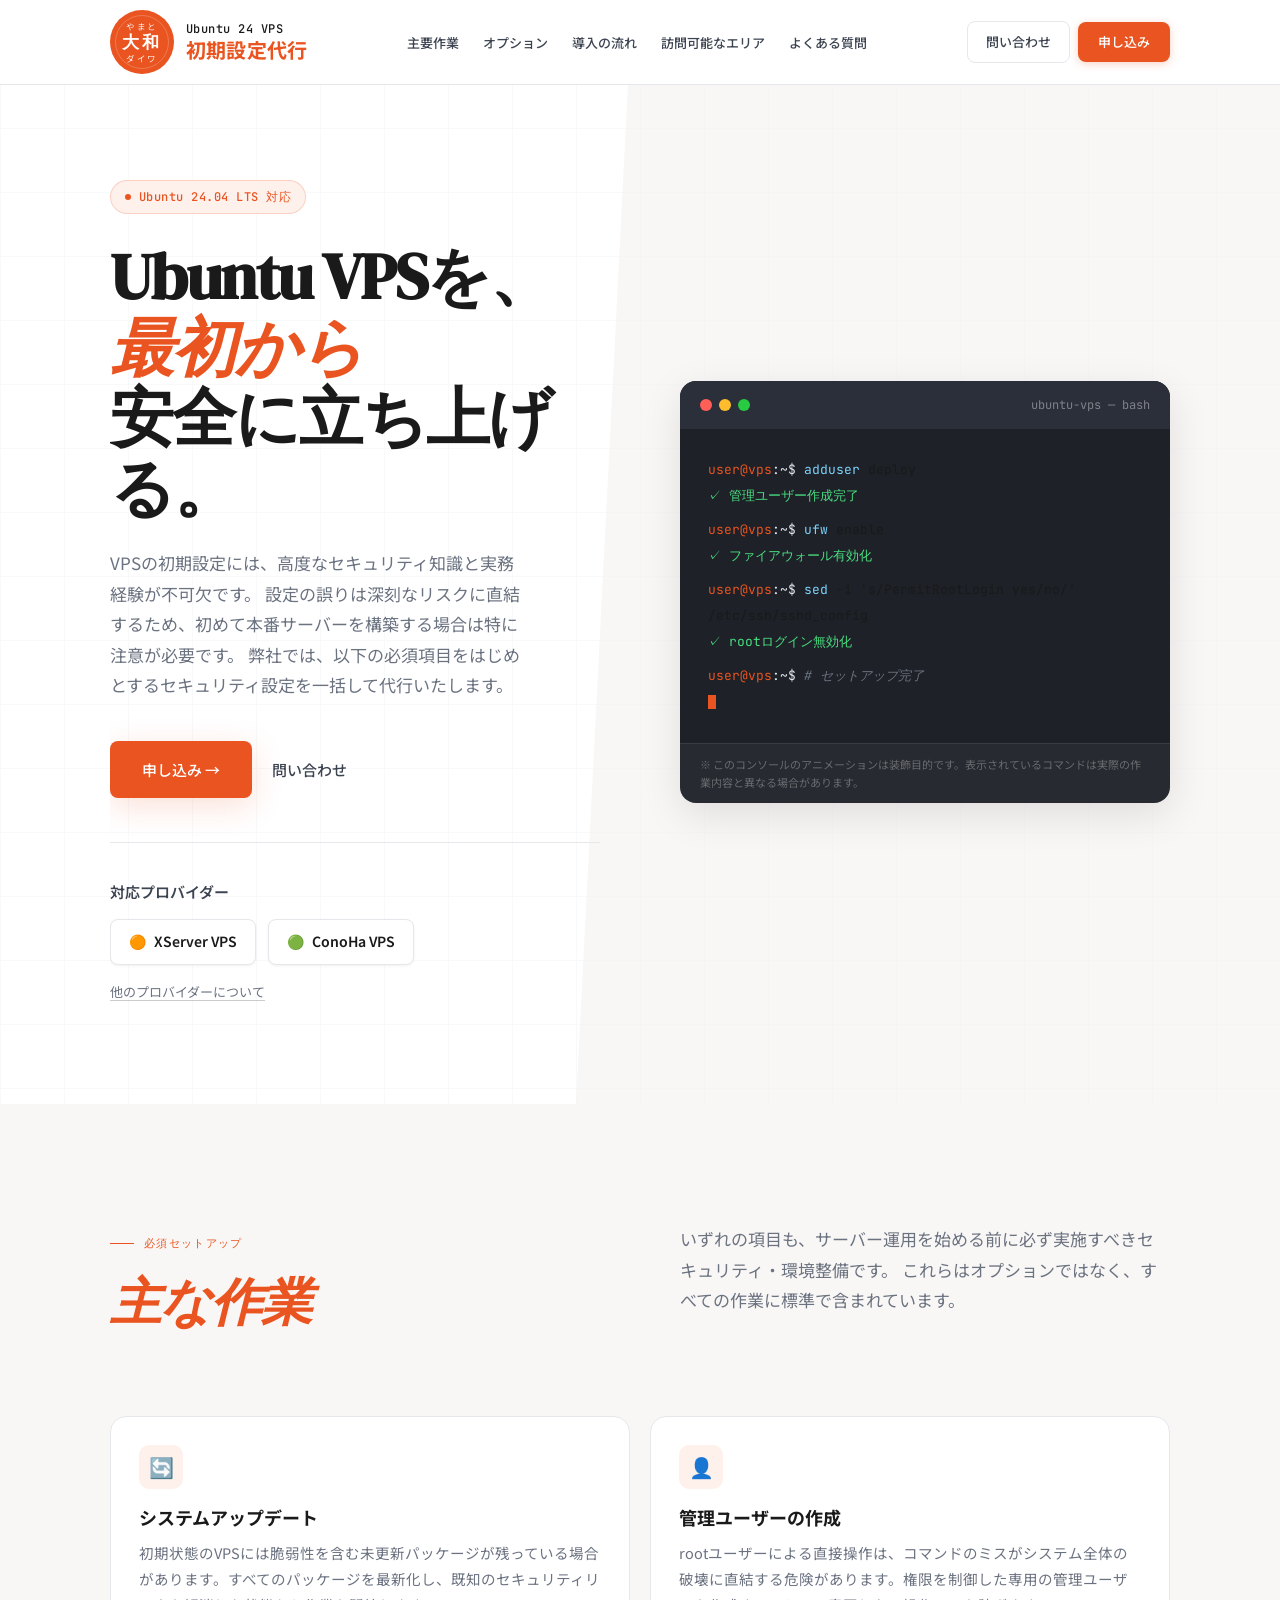
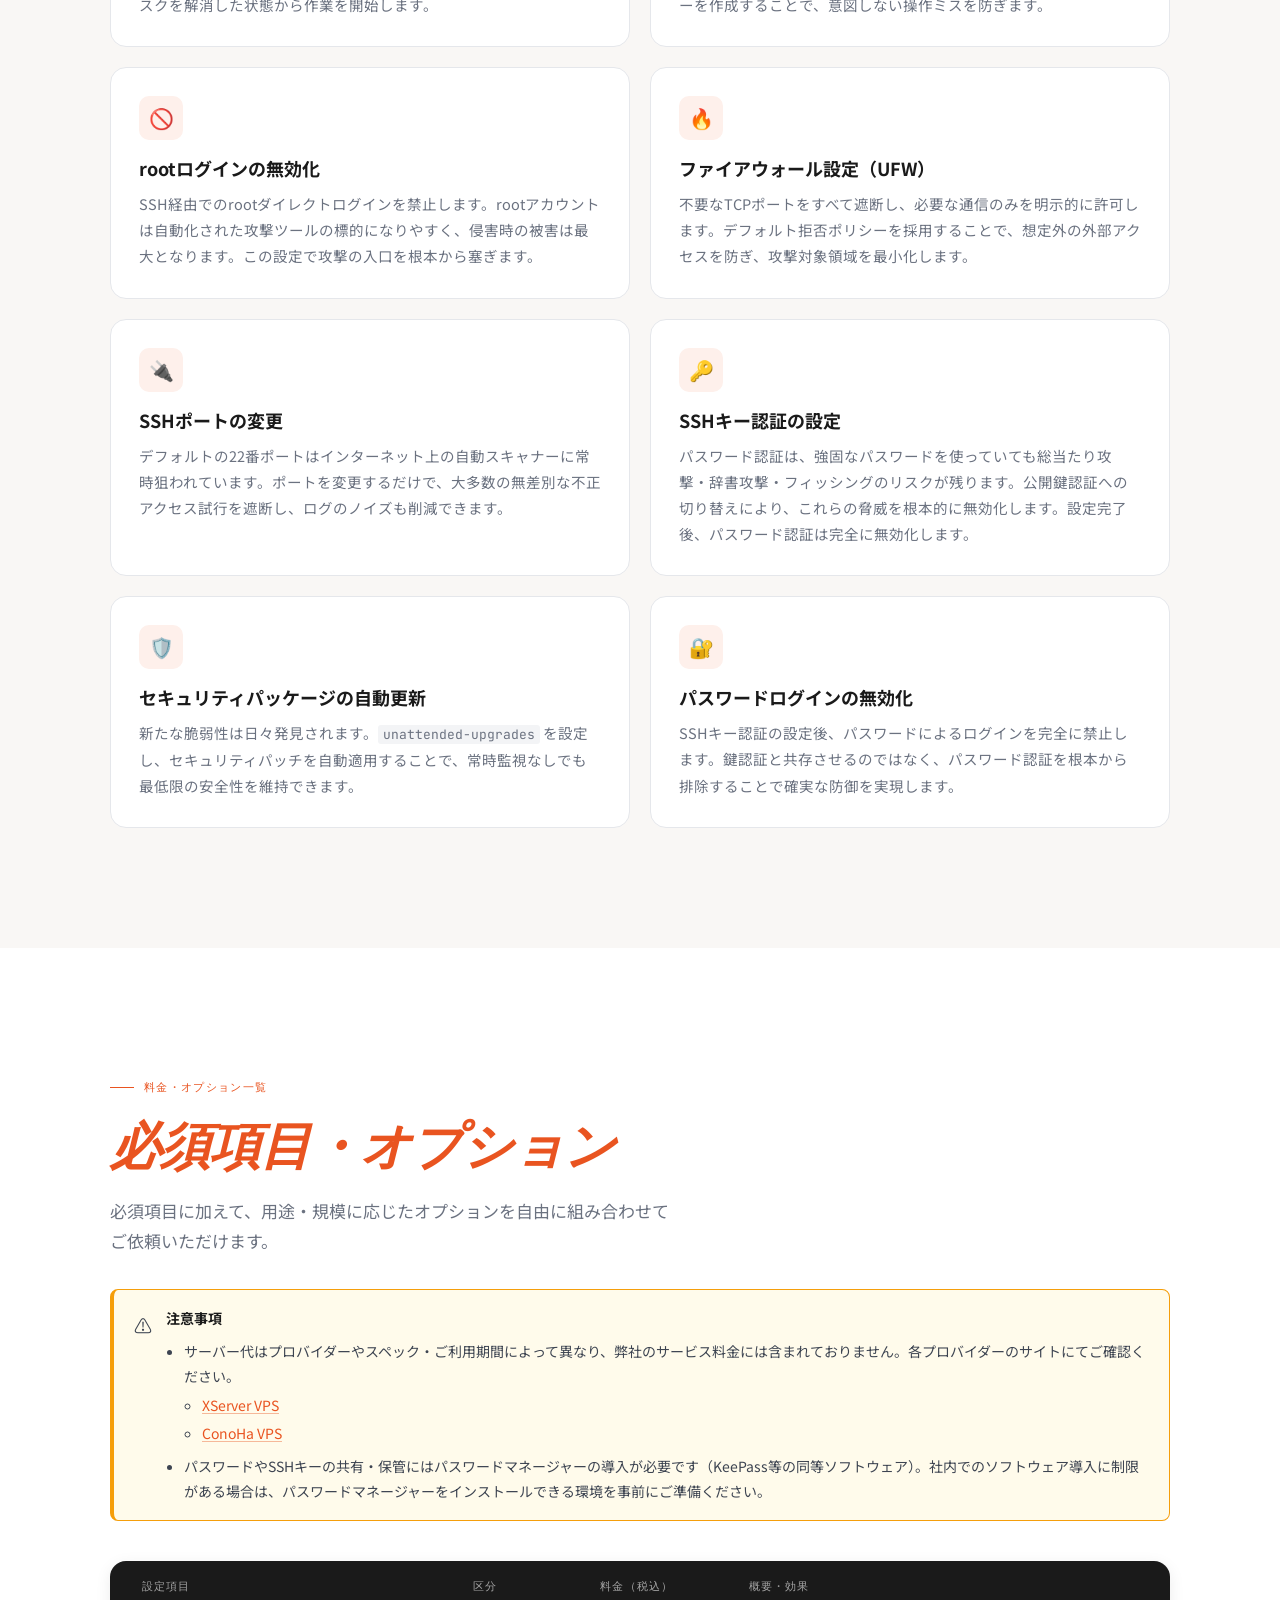
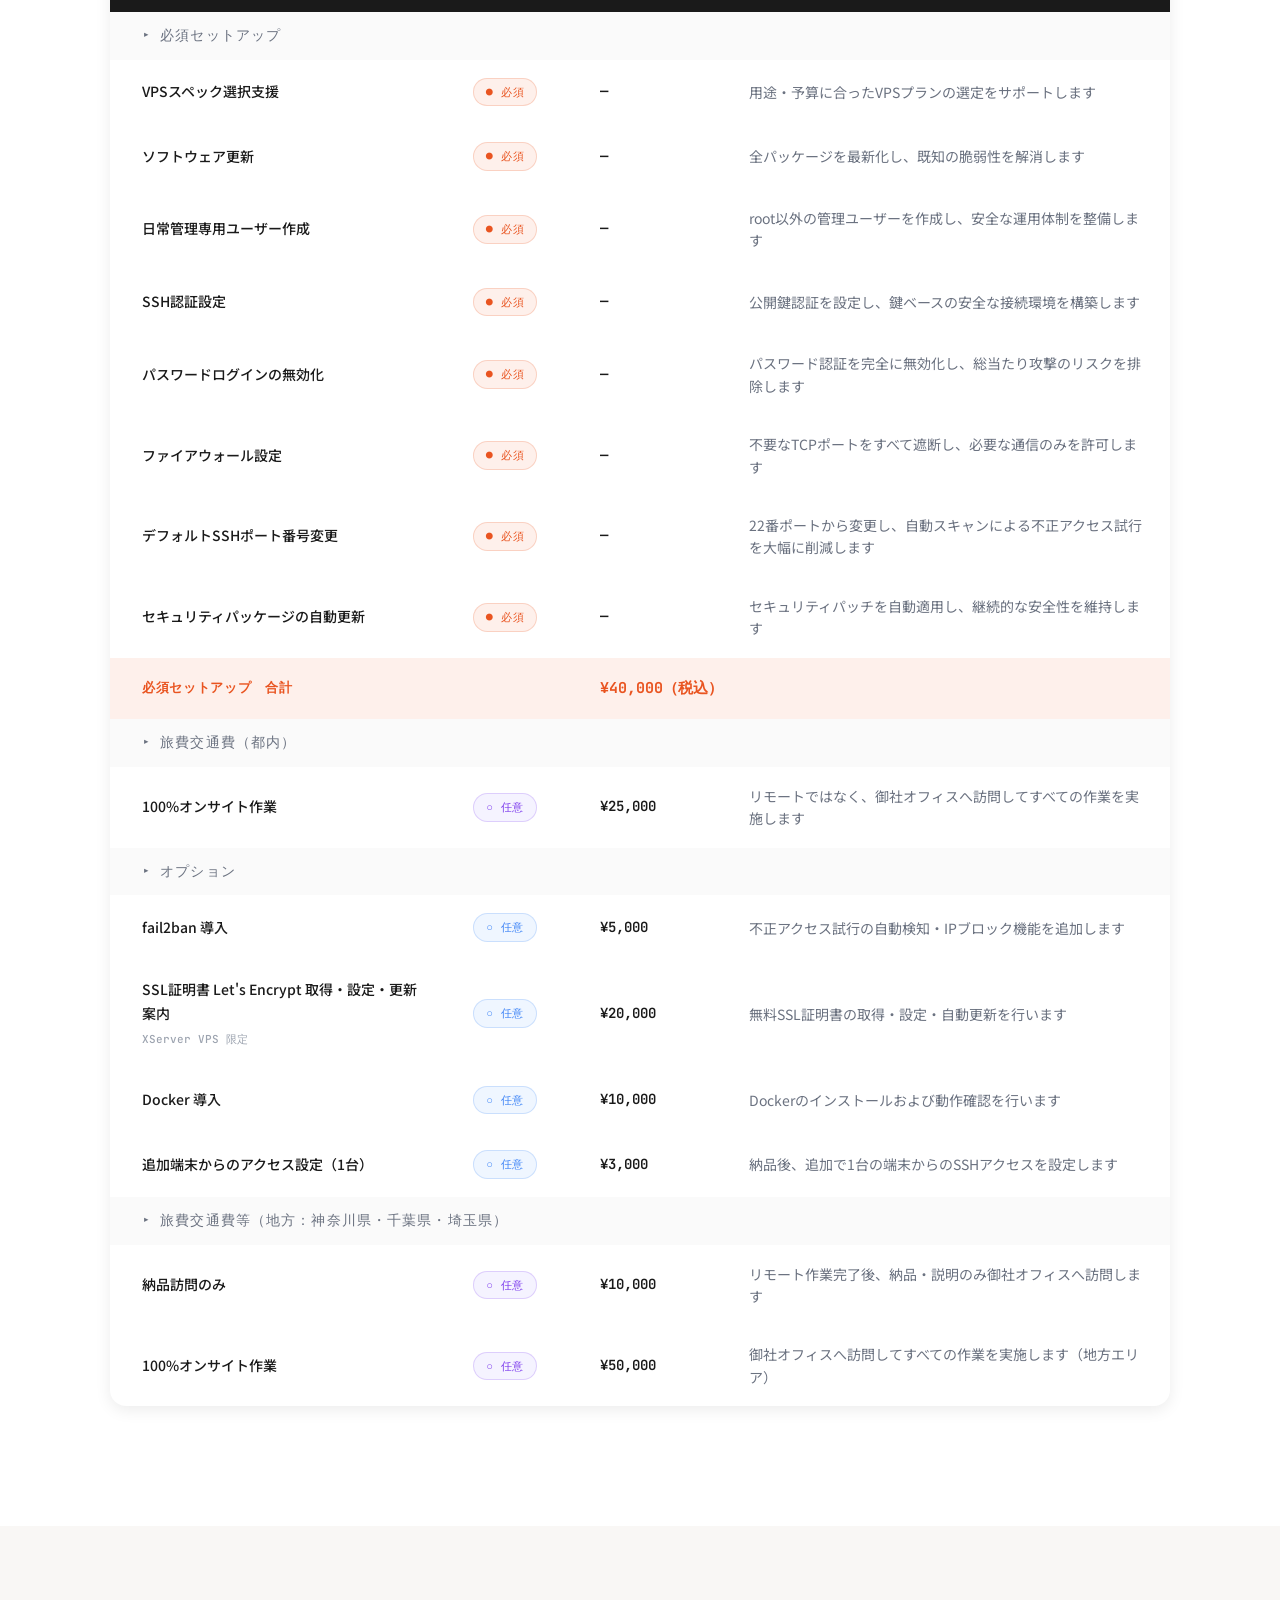
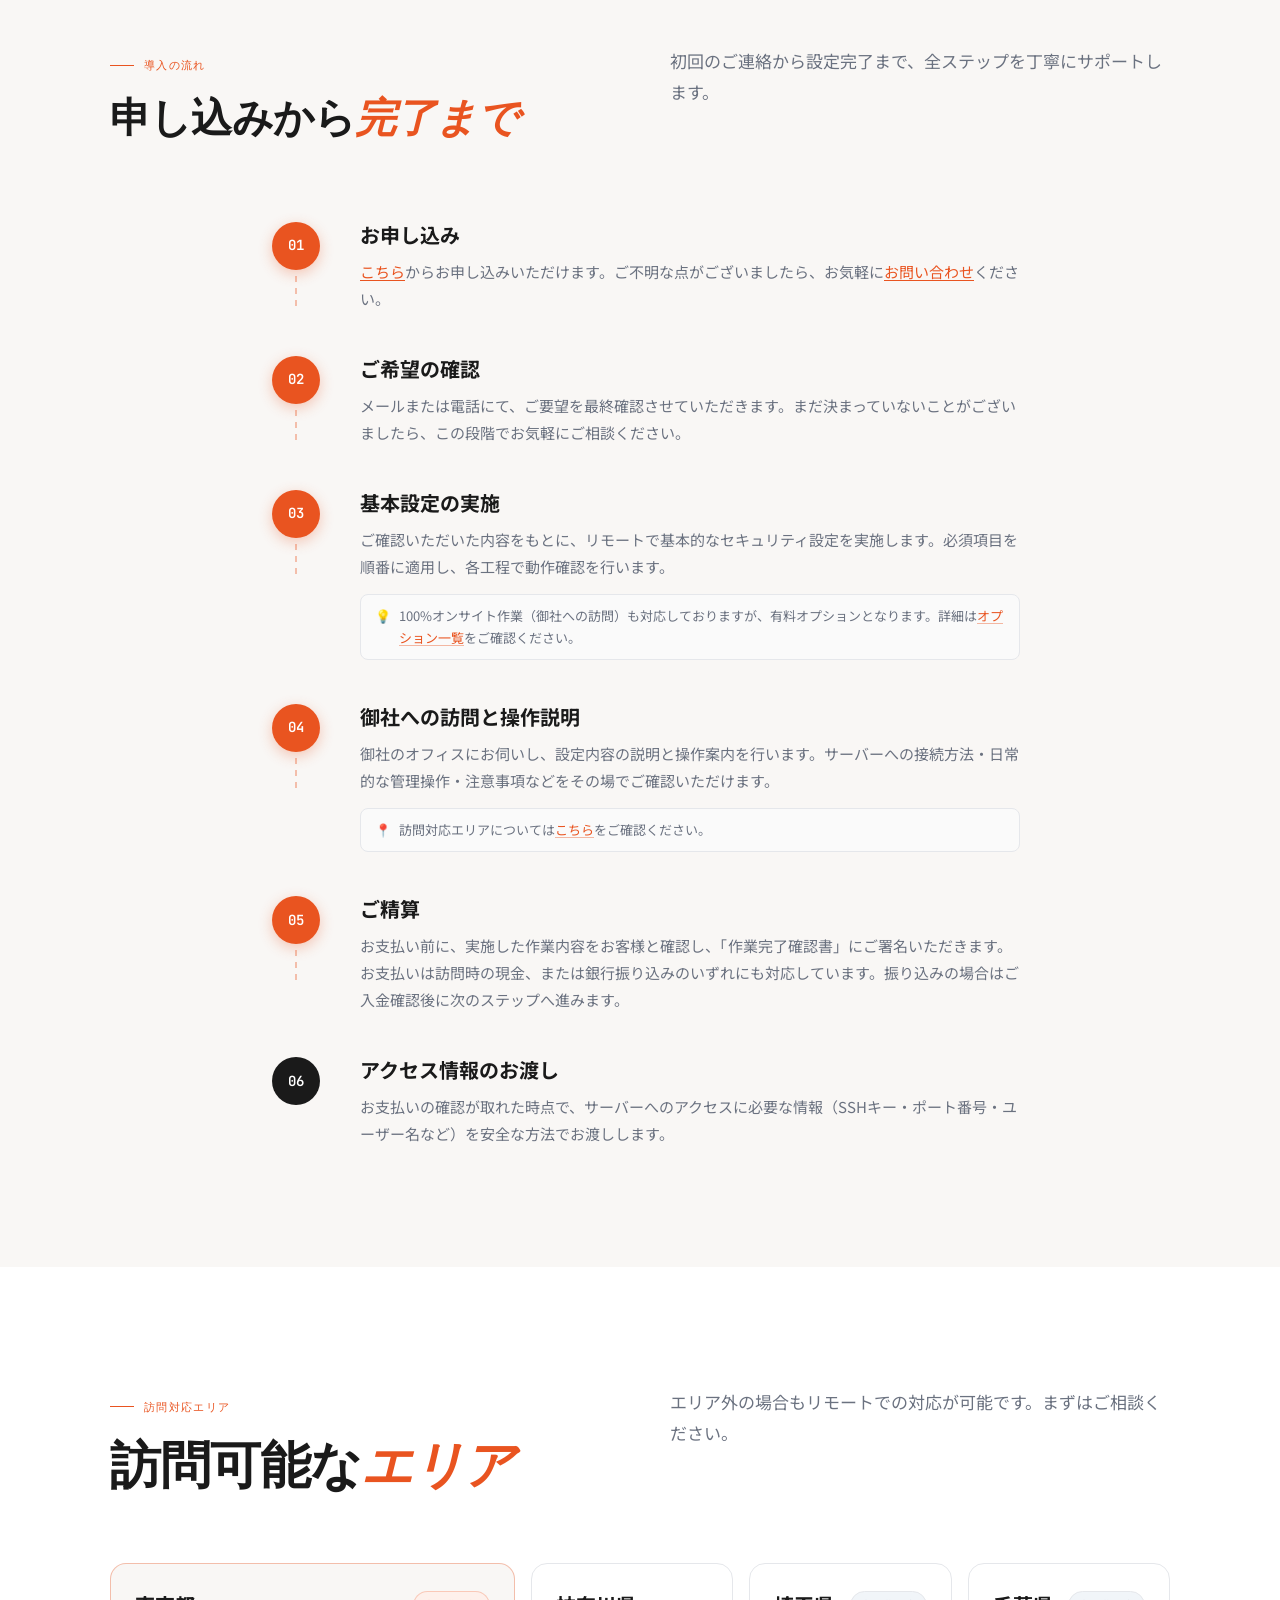
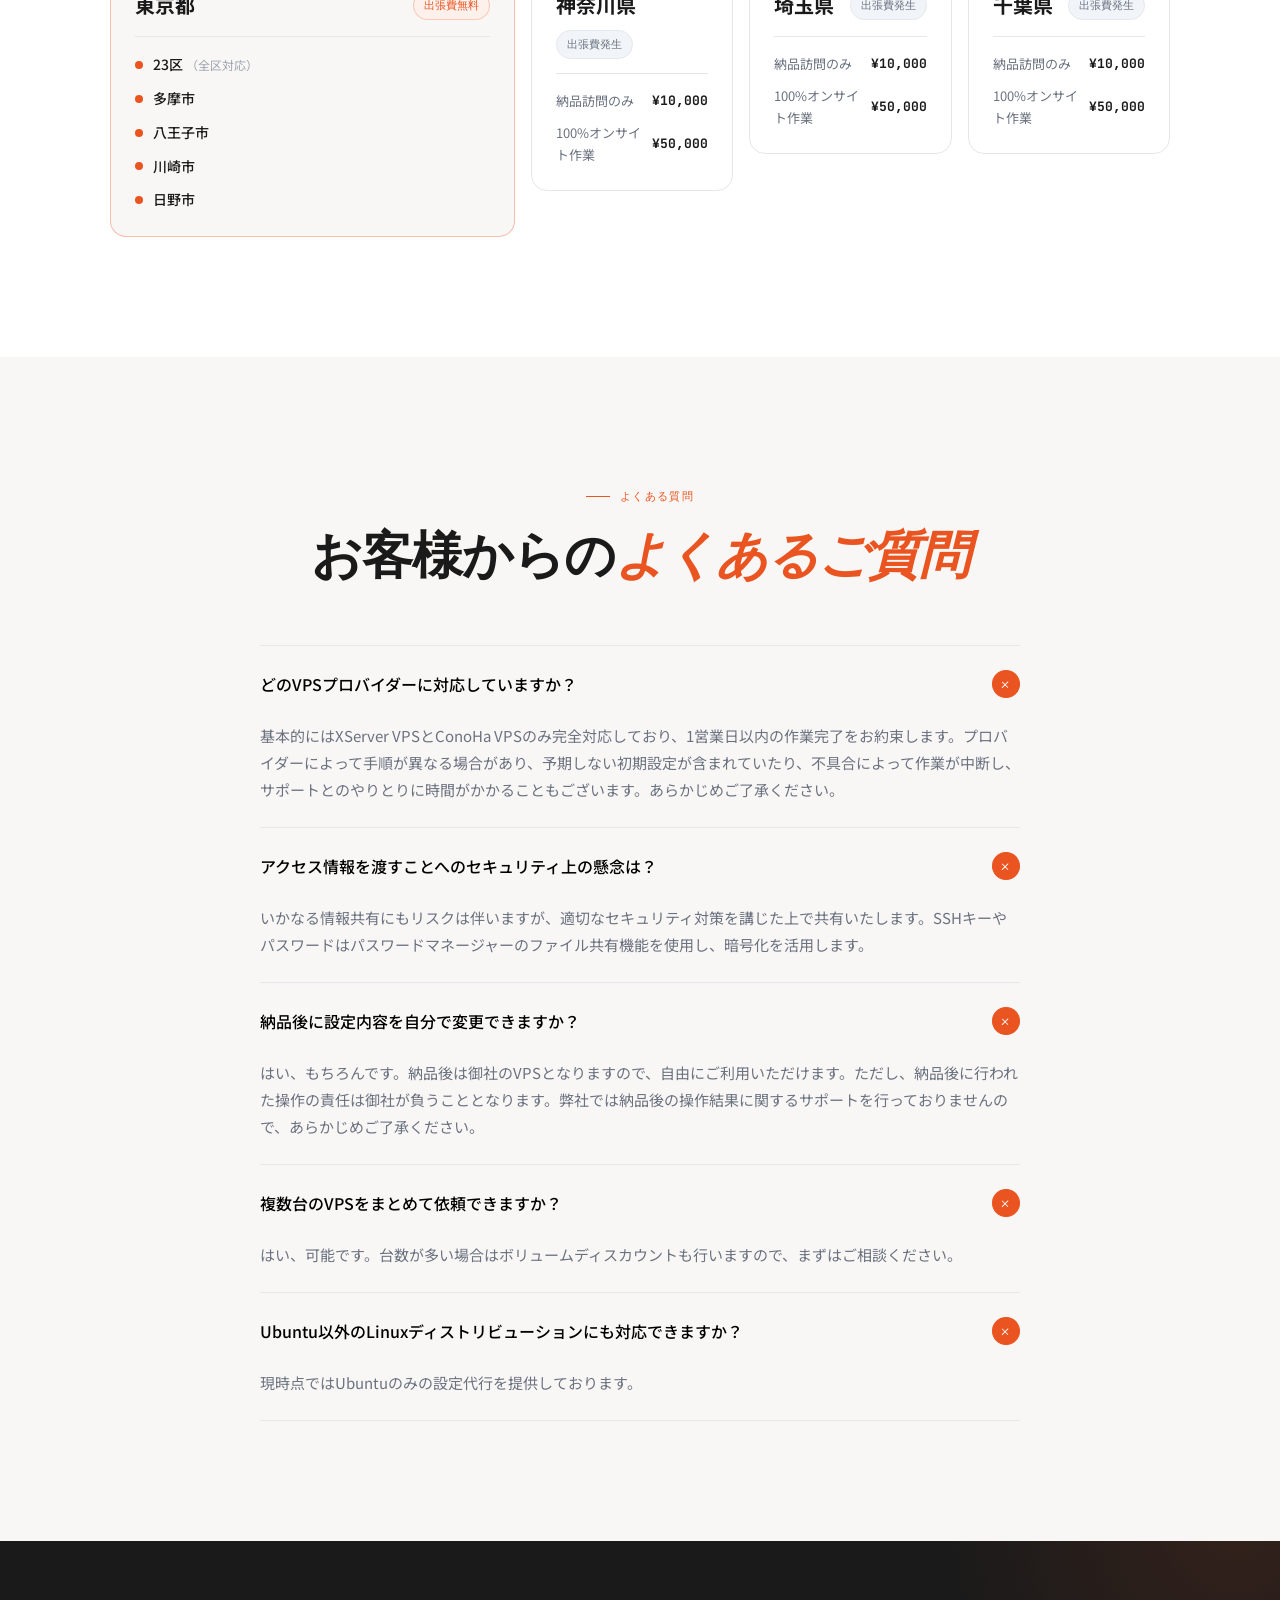
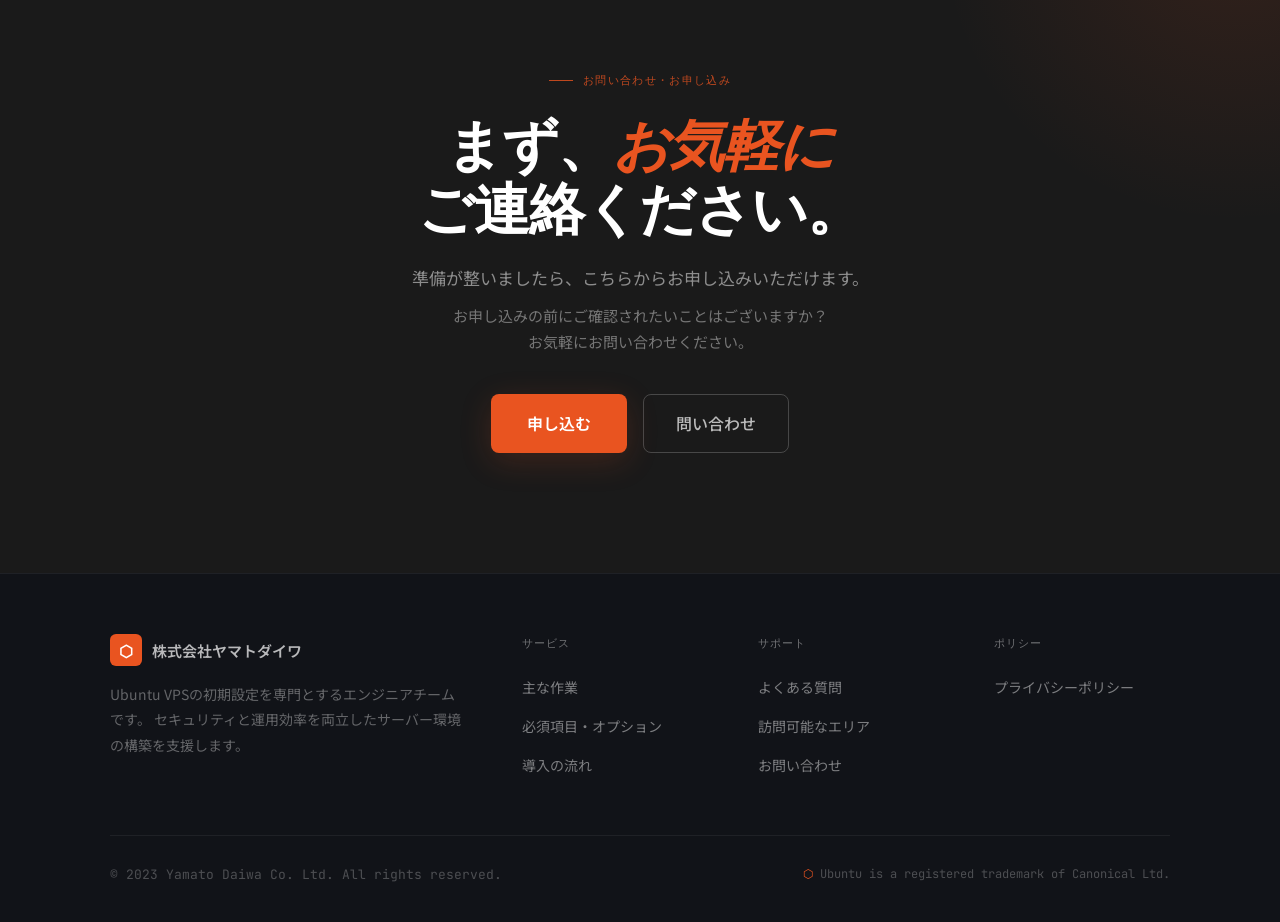
==== ubuntu_vps_setup.html @ 8b4d439c "UbuntuVPSサービス関連ページ追加" ====
<!DOCTYPE html>
<html lang="ja">
<head>
  <meta charset="UTF-8" />
  <meta name="viewport" content="width=device-width, initial-scale=1.0" />
  <title>Ubuntu VPS 初期設定代行 | 株式会社ヤマトダイワ</title>
  <meta name="description" content="Ubuntu VPSの初期設定をプロが代行。SSH設定・ファイアウォール・セキュリティ強化まで、安全なサーバー環境を構築します。" />
  <link rel="stylesheet" href="./CommercialActivity/Services/UbuntuVPS_Setup/UbuntuVPS_SetupServicePage.css" />
</head>
<body>

<!-- ============================================================
     NAVIGATION
============================================================ -->
<nav class="nav">
  <div class="nav__inner">

    <a href="#" class="nav__logo">
      <div class="logo-mark" role="img" aria-label="株式会社やまとダイワ">
        <span class="logo-mark__kana">やまと</span>
        <span class="logo-mark__kanji">大和</span>
        <span class="logo-mark__kata">ダイワ</span>
      </div>
      <div class="nav__brand-text">
        <span class="nav__brand-top">Ubuntu 24 VPS</span>
        <span class="nav__brand-bottom">初期設定代行</span>
      </div>
    </a>

    <ul class="nav__links">
      <li><a href="#required">主要作業</a></li>
      <li><a href="#options">オプション</a></li>
      <li><a href="#flow">導入の流れ</a></li>
      <li><a href="#area">訪問可能なエリア</a></li>
      <li><a href="#faq">よくある質問</a></li>
    </ul>

    <div class="nav__actions">
      <a href="https://forms.gle/agfsLsqEhjm7JnG78" class="nav__btn-secondary">問い合わせ</a>
      <a href="https://forms.gle/nW5vjAwxWC3CvA8W7" class="nav__btn-primary">申し込み</a>
    </div>

    <button class="nav__hamburger" id="navHamburger" aria-label="メニューを開く" aria-expanded="false">
      <span></span><span></span><span></span>
    </button>
  </div>

  <div class="nav__drawer" id="navDrawer" aria-hidden="true">
    <ul class="nav__drawer-links">
      <li><a href="#required">主要作業</a></li>
      <li><a href="#options">オプション</a></li>
      <li><a href="#flow">導入の流れ</a></li>
      <li><a href="#area">訪問可能なエリア</a></li>
      <li><a href="#faq">よくある質問</a></li>
    </ul>
    <div class="nav__drawer-actions">
      <a href="https://forms.gle/agfsLsqEhjm7JnG78" class="nav__btn-secondary nav__btn--full">問い合わせ</a>
      <a href="https://forms.gle/nW5vjAwxWC3CvA8W7" class="nav__btn-primary nav__btn--full">申し込み</a>
    </div>
  </div>
</nav>


<!-- ============================================================
     HERO
============================================================ -->
<section class="hero" id="top">
  <div class="hero__grid" aria-hidden="true"></div>
  <div class="container">
    <div class="hero__inner">

      <div class="hero__content">
        <div class="hero__badge">
          <span class="hero__badge-dot" aria-hidden="true"></span>
          Ubuntu 24.04 LTS 対応
        </div>
        <h1 class="hero__heading">
          Ubuntu VPSを、<em>最初から</em><br>
          安全に立ち上げる。
        </h1>
        <p class="hero__sub">
          VPSの初期設定には、高度なセキュリティ知識と実務経験が不可欠です。
          設定の誤りは深刻なリスクに直結するため、初めて本番サーバーを構築する場合は特に注意が必要です。
          弊社では、以下の必須項目をはじめとするセキュリティ設定を一括して代行いたします。
        </p>
        <div class="hero__actions">
          <a href="https://forms.gle/nW5vjAwxWC3CvA8W7" class="btn-primary">申し込み →</a>
          <a href="https://forms.gle/agfsLsqEhjm7JnG78" class="btn-ghost">問い合わせ</a>
        </div>

        <div class="hero__providers">
          <p class="hero__providers-label">対応プロバイダー</p>
          <div class="hero__providers-list">
            <div class="provider-badge"><span aria-hidden="true">🟠</span> XServer VPS</div>
            <div class="provider-badge"><span aria-hidden="true">🟢</span> ConoHa VPS</div>
          </div>
          <div class="hero__other-provider">
            <a href="#faq-providers">他のプロバイダーについて</a>
          </div>
        </div>
      </div>

      <div class="fade-up">
        <div class="hero__terminal">
          <div class="terminal__bar">
            <div class="terminal__dots" aria-hidden="true">
              <div class="terminal__dot terminal__dot--red"></div>
              <div class="terminal__dot terminal__dot--yel"></div>
              <div class="terminal__dot terminal__dot--grn"></div>
            </div>
            <span class="terminal__title">ubuntu-vps — bash</span>
          </div>
          <div class="terminal__body" aria-hidden="true">
            <div class="t-line" style="opacity:0;transition:opacity .4s"><span class="t-prompt">user@vps</span><span class="t-cmd">:~$ </span><span class="t-arg">adduser</span> deploy</div>
            <div class="t-line" style="opacity:0;transition:opacity .4s"><span class="t-ok">✓ 管理ユーザー作成完了</span></div>
            <div class="t-line" style="opacity:0;transition:opacity .4s;margin-top:8px"><span class="t-prompt">user@vps</span><span class="t-cmd">:~$ </span><span class="t-arg">ufw</span> enable</div>
            <div class="t-line" style="opacity:0;transition:opacity .4s"><span class="t-ok">✓ ファイアウォール有効化</span></div>
            <div class="t-line" style="opacity:0;transition:opacity .4s;margin-top:8px"><span class="t-prompt">user@vps</span><span class="t-cmd">:~$ </span><span class="t-arg">sed</span> -i 's/PermitRootLogin yes/no/' /etc/ssh/sshd_config</div>
            <div class="t-line" style="opacity:0;transition:opacity .4s"><span class="t-ok">✓ rootログイン無効化</span></div>
            <div class="t-line" style="opacity:0;transition:opacity .4s;margin-top:8px"><span class="t-prompt">user@vps</span><span class="t-cmd">:~$ </span><span class="t-comment"># セットアップ完了</span></div>
            <div class="t-line" style="opacity:0;transition:opacity .4s"><span class="t-cursor"></span></div>
          </div>
          <p class="terminal__disclaimer">
            ※ このコンソールのアニメーションは装飾目的です。表示されているコマンドは実際の作業内容と異なる場合があります。
          </p>
        </div>
      </div>

    </div>
  </div>
</section>


<!-- ============================================================
     主な作業
============================================================ -->
<section class="section section--alt" id="required">
  <div class="container">
    <div class="required__intro">
      <div>
        <div class="section-label fade-up">必須セットアップ</div>
        <h2 class="section-title fade-up"><em>主な作業</em></h2>
      </div>
      <p class="section-subtitle fade-up">
        いずれの項目も、サーバー運用を始める前に必ず実施すべきセキュリティ・環境整備です。
        これらはオプションではなく、すべての作業に標準で含まれています。
      </p>
    </div>

    <div class="required__cards">

      <div class="req-card fade-up fade-up-delay-1">
        <div class="req-card__icon" aria-hidden="true">🔄</div>
        <h3 class="req-card__title">システムアップデート</h3>
        <p class="req-card__desc">初期状態のVPSには脆弱性を含む未更新パッケージが残っている場合があります。すべてのパッケージを最新化し、既知のセキュリティリスクを解消した状態から作業を開始します。</p>
      </div>

      <div class="req-card fade-up fade-up-delay-2">
        <div class="req-card__icon" aria-hidden="true">👤</div>
        <h3 class="req-card__title">管理ユーザーの作成</h3>
        <p class="req-card__desc">rootユーザーによる直接操作は、コマンドのミスがシステム全体の破壊に直結する危険があります。権限を制御した専用の管理ユーザーを作成することで、意図しない操作ミスを防ぎます。</p>
      </div>

      <div class="req-card fade-up fade-up-delay-3">
        <div class="req-card__icon" aria-hidden="true">🚫</div>
        <h3 class="req-card__title">rootログインの無効化</h3>
        <p class="req-card__desc">SSH経由でのrootダイレクトログインを禁止します。rootアカウントは自動化された攻撃ツールの標的になりやすく、侵害時の被害は最大となります。この設定で攻撃の入口を根本から塞ぎます。</p>
      </div>

      <div class="req-card fade-up fade-up-delay-4">
        <div class="req-card__icon" aria-hidden="true">🔥</div>
        <h3 class="req-card__title">ファイアウォール設定（UFW）</h3>
        <p class="req-card__desc">不要なTCPポートをすべて遮断し、必要な通信のみを明示的に許可します。デフォルト拒否ポリシーを採用することで、想定外の外部アクセスを防ぎ、攻撃対象領域を最小化します。</p>
      </div>

      <div class="req-card fade-up fade-up-delay-1">
        <div class="req-card__icon" aria-hidden="true">🔌</div>
        <h3 class="req-card__title">SSHポートの変更</h3>
        <p class="req-card__desc">デフォルトの22番ポートはインターネット上の自動スキャナーに常時狙われています。ポートを変更するだけで、大多数の無差別な不正アクセス試行を遮断し、ログのノイズも削減できます。</p>
      </div>

      <div class="req-card fade-up fade-up-delay-2">
        <div class="req-card__icon" aria-hidden="true">🔑</div>
        <h3 class="req-card__title">SSHキー認証の設定</h3>
        <p class="req-card__desc">パスワード認証は、強固なパスワードを使っていても総当たり攻撃・辞書攻撃・フィッシングのリスクが残ります。公開鍵認証への切り替えにより、これらの脅威を根本的に無効化します。設定完了後、パスワード認証は完全に無効化します。</p>
      </div>

      <div class="req-card fade-up fade-up-delay-3">
        <div class="req-card__icon" aria-hidden="true">🛡️</div>
        <h3 class="req-card__title">セキュリティパッケージの自動更新</h3>
        <p class="req-card__desc">新たな脆弱性は日々発見されます。<code style="font-family:var(--font-mono);font-size:13px;background:var(--border-soft);padding:1px 5px;border-radius:3px">unattended-upgrades</code> を設定し、セキュリティパッチを自動適用することで、常時監視なしでも最低限の安全性を維持できます。</p>
      </div>

      <div class="req-card fade-up fade-up-delay-4">
        <div class="req-card__icon" aria-hidden="true">🔐</div>
        <h3 class="req-card__title">パスワードログインの無効化</h3>
        <p class="req-card__desc">SSHキー認証の設定後、パスワードによるログインを完全に禁止します。鍵認証と共存させるのではなく、パスワード認証を根本から排除することで確実な防御を実現します。</p>
      </div>

    </div>
  </div>
</section>


<!-- ============================================================
     オプション・料金
============================================================ -->
<section class="section" id="options">
  <div class="container">
    <div class="options__intro">
      <div class="section-label fade-up">料金・オプション一覧</div>
      <h2 class="section-title fade-up"><em>必須項目・オプション</em></h2>
      <p class="section-subtitle fade-up" style="margin-bottom:32px">
        必須項目に加えて、用途・規模に応じたオプションを自由に組み合わせてご依頼いただけます。
      </p>
      <div class="admonition fade-up">
        <span class="admonition__icon" aria-hidden="true">⚠️</span>
        <div>
          <p class="admonition__title">注意事項</p>
          <ul class="admonition__list">
            <li>
              サーバー代はプロバイダーやスペック・ご利用期間によって異なり、弊社のサービス料金には含まれておりません。各プロバイダーのサイトにてご確認ください。
              <ul class="admonition__sublist">
                <li><a href="https://vps.xserver.ne.jp/" target="_blank" rel="noopener">XServer VPS</a></li>
                <li><a href="https://vps.conoha.jp/pricing/" target="_blank" rel="noopener">ConoHa VPS</a></li>
              </ul>
            </li>
            <li>パスワードやSSHキーの共有・保管にはパスワードマネージャーの導入が必要です（KeePass等の同等ソフトウェア）。社内でのソフトウェア導入に制限がある場合は、パスワードマネージャーをインストールできる環境を事前にご準備ください。</li>
          </ul>
        </div>
      </div>
    </div>

    <div class="fade-up">
      <table class="options-table">
        <thead>
          <tr>
            <th style="width:32%">設定項目</th>
            <th style="width:12%">区分</th>
            <th style="width:14%">料金（税込）</th>
            <th>概要・効果</th>
          </tr>
        </thead>
        <tbody>

          <tr class="category-row"><td colspan="4">▸ 必須セットアップ</td></tr>
          <tr>
            <td>VPSスペック選択支援</td>
            <td><span class="badge badge--required">● 必須</span></td>
            <td class="price-cell">—</td>
            <td class="desc-cell">用途・予算に合ったVPSプランの選定をサポートします</td>
          </tr>
          <tr>
            <td>ソフトウェア更新</td>
            <td><span class="badge badge--required">● 必須</span></td>
            <td class="price-cell">—</td>
            <td class="desc-cell">全パッケージを最新化し、既知の脆弱性を解消します</td>
          </tr>
          <tr>
            <td>日常管理専用ユーザー作成</td>
            <td><span class="badge badge--required">● 必須</span></td>
            <td class="price-cell">—</td>
            <td class="desc-cell">root以外の管理ユーザーを作成し、安全な運用体制を整備します</td>
          </tr>
          <tr>
            <td>SSH認証設定</td>
            <td><span class="badge badge--required">● 必須</span></td>
            <td class="price-cell">—</td>
            <td class="desc-cell">公開鍵認証を設定し、鍵ベースの安全な接続環境を構築します</td>
          </tr>
          <tr>
            <td>パスワードログインの無効化</td>
            <td><span class="badge badge--required">● 必須</span></td>
            <td class="price-cell">—</td>
            <td class="desc-cell">パスワード認証を完全に無効化し、総当たり攻撃のリスクを排除します</td>
          </tr>
          <tr>
            <td>ファイアウォール設定</td>
            <td><span class="badge badge--required">● 必須</span></td>
            <td class="price-cell">—</td>
            <td class="desc-cell">不要なTCPポートをすべて遮断し、必要な通信のみを許可します</td>
          </tr>
          <tr>
            <td>デフォルトSSHポート番号変更</td>
            <td><span class="badge badge--required">● 必須</span></td>
            <td class="price-cell">—</td>
            <td class="desc-cell">22番ポートから変更し、自動スキャンによる不正アクセス試行を大幅に削減します</td>
          </tr>
          <tr>
            <td>セキュリティパッケージの自動更新</td>
            <td><span class="badge badge--required">● 必須</span></td>
            <td class="price-cell">—</td>
            <td class="desc-cell">セキュリティパッチを自動適用し、継続的な安全性を維持します</td>
          </tr>
          <tr class="sum-row">
            <td colspan="2">必須セットアップ　合計</td>
            <td colspan="2" class="price-cell--total">¥40,000（税込）</td>
          </tr>

          <tr class="category-row"><td colspan="4">▸ 旅費交通費（都内）</td></tr>
          <tr>
            <td>100%オンサイト作業</td>
            <td><span class="badge badge--travel">○ 任意</span></td>
            <td class="price-cell">¥25,000</td>
            <td class="desc-cell">リモートではなく、御社オフィスへ訪問してすべての作業を実施します</td>
          </tr>

          <tr class="category-row"><td colspan="4">▸ オプション</td></tr>
          <tr>
            <td>fail2ban 導入</td>
            <td><span class="badge badge--optional">○ 任意</span></td>
            <td class="price-cell">¥5,000</td>
            <td class="desc-cell">不正アクセス試行の自動検知・IPブロック機能を追加します</td>
          </tr>
          <tr>
            <td>SSL証明書 Let's Encrypt 取得・設定・更新案内<br><small style="color:var(--slate-light);font-family:var(--font-mono);font-size:11px">XServer VPS 限定</small></td>
            <td><span class="badge badge--optional">○ 任意</span></td>
            <td class="price-cell">¥20,000</td>
            <td class="desc-cell">無料SSL証明書の取得・設定・自動更新を行います</td>
          </tr>
          <tr>
            <td>Docker 導入</td>
            <td><span class="badge badge--optional">○ 任意</span></td>
            <td class="price-cell">¥10,000</td>
            <td class="desc-cell">Dockerのインストールおよび動作確認を行います</td>
          </tr>
          <tr>
            <td>追加端末からのアクセス設定（1台）</td>
            <td><span class="badge badge--optional">○ 任意</span></td>
            <td class="price-cell">¥3,000</td>
            <td class="desc-cell">納品後、追加で1台の端末からのSSHアクセスを設定します</td>
          </tr>

          <tr class="category-row"><td colspan="4">▸ 旅費交通費等（地方：神奈川県・千葉県・埼玉県）</td></tr>
          <tr>
            <td>納品訪問のみ</td>
            <td><span class="badge badge--travel">○ 任意</span></td>
            <td class="price-cell">¥10,000</td>
            <td class="desc-cell">リモート作業完了後、納品・説明のみ御社オフィスへ訪問します</td>
          </tr>
          <tr>
            <td>100%オンサイト作業</td>
            <td><span class="badge badge--travel">○ 任意</span></td>
            <td class="price-cell">¥50,000</td>
            <td class="desc-cell">御社オフィスへ訪問してすべての作業を実施します（地方エリア）</td>
          </tr>

        </tbody>
      </table>
    </div>
  </div>
</section>


<!-- ============================================================
     導入の流れ
============================================================ -->
<section class="section section--alt" id="flow">
  <div class="container">
    <div class="flow__header">
      <div>
        <div class="section-label fade-up">導入の流れ</div>
        <h2 class="section-title fade-up" style="font-size:clamp(28px,3.2vw,42px)">申し込みから<em>完了まで</em></h2>
      </div>
      <p class="section-subtitle fade-up">
        初回のご連絡から設定完了まで、全ステップを丁寧にサポートします。
      </p>
    </div>

    <div class="flow__timeline">

      <div class="flow-step fade-up">
        <div class="flow-step__left">
          <div class="flow-step__num">01</div>
          <div class="flow-step__line"></div>
        </div>
        <div class="flow-step__body">
          <h3 class="flow-step__title">お申し込み</h3>
          <p class="flow-step__desc">
            <a href="https://forms.gle/nW5vjAwxWC3CvA8W7" style="color:var(--orange);text-decoration:underline;text-underline-offset:2px">こちら</a>からお申し込みいただけます。ご不明な点がございましたら、お気軽に<a href="https://forms.gle/agfsLsqEhjm7JnG78" style="color:var(--orange);text-decoration:underline;text-underline-offset:2px">お問い合わせ</a>ください。
          </p>
        </div>
      </div>

      <div class="flow-step fade-up">
        <div class="flow-step__left">
          <div class="flow-step__num">02</div>
          <div class="flow-step__line"></div>
        </div>
        <div class="flow-step__body">
          <h3 class="flow-step__title">ご希望の確認</h3>
          <p class="flow-step__desc">
            メールまたは電話にて、ご要望を最終確認させていただきます。まだ決まっていないことがございましたら、この段階でお気軽にご相談ください。
          </p>
        </div>
      </div>

      <div class="flow-step fade-up">
        <div class="flow-step__left">
          <div class="flow-step__num">03</div>
          <div class="flow-step__line"></div>
        </div>
        <div class="flow-step__body">
          <h3 class="flow-step__title">基本設定の実施</h3>
          <p class="flow-step__desc">
            ご確認いただいた内容をもとに、リモートで基本的なセキュリティ設定を実施します。必須項目を順番に適用し、各工程で動作確認を行います。
          </p>
          <div class="flow-step__note">
            <span aria-hidden="true">💡</span>
            <span>100%オンサイト作業（御社への訪問）も対応しておりますが、有料オプションとなります。詳細は<a href="#options">オプション一覧</a>をご確認ください。</span>
          </div>
        </div>
      </div>

      <div class="flow-step fade-up">
        <div class="flow-step__left">
          <div class="flow-step__num">04</div>
          <div class="flow-step__line"></div>
        </div>
        <div class="flow-step__body">
          <h3 class="flow-step__title">御社への訪問と操作説明</h3>
          <p class="flow-step__desc">
            御社のオフィスにお伺いし、設定内容の説明と操作案内を行います。サーバーへの接続方法・日常的な管理操作・注意事項などをその場でご確認いただけます。
          </p>
          <div class="flow-step__note">
            <span aria-hidden="true">📍</span>
            <span>訪問対応エリアについては<a href="#area">こちら</a>をご確認ください。</span>
          </div>
        </div>
      </div>

      <div class="flow-step fade-up">
        <div class="flow-step__left">
          <div class="flow-step__num">05</div>
          <div class="flow-step__line"></div>
        </div>
        <div class="flow-step__body">
          <h3 class="flow-step__title">ご精算</h3>
          <p class="flow-step__desc">
            お支払い前に、実施した作業内容をお客様と確認し、「作業完了確認書」にご署名いただきます。お支払いは訪問時の現金、または銀行振り込みのいずれにも対応しています。振り込みの場合はご入金確認後に次のステップへ進みます。
          </p>
        </div>
      </div>

      <div class="flow-step flow-step--last fade-up">
        <div class="flow-step__left">
          <div class="flow-step__num flow-step__num--final">06</div>
        </div>
        <div class="flow-step__body">
          <h3 class="flow-step__title">アクセス情報のお渡し</h3>
          <p class="flow-step__desc">
            お支払いの確認が取れた時点で、サーバーへのアクセスに必要な情報（SSHキー・ポート番号・ユーザー名など）を安全な方法でお渡しします。
          </p>
        </div>
      </div>

    </div>
  </div>
</section>


<!-- ============================================================
     訪問可能なエリア
============================================================ -->
<section class="section" id="area">
  <div class="container">
    <div class="area__header">
      <div>
        <div class="section-label fade-up">訪問対応エリア</div>
        <h2 class="section-title fade-up">訪問可能な<em>エリア</em></h2>
      </div>
      <p class="section-subtitle fade-up">
        エリア外の場合もリモートでの対応が可能です。まずはご相談ください。
      </p>
    </div>

    <div class="area__grid fade-up">
      <div class="area-card area-card--primary">
        <div class="area-card__pref">
          <span class="area-card__pref-name">東京都</span>
          <span class="area-card__badge area-card__badge--free">出張費無料</span>
        </div>
        <ul class="area-card__cities">
          <li><span class="city-dot" aria-hidden="true"></span><span class="city-name">23区 <span class="city-sub">（全区対応）</span></span></li>
          <li><span class="city-dot" aria-hidden="true"></span><span class="city-name">多摩市</span></li>
          <li><span class="city-dot" aria-hidden="true"></span><span class="city-name">八王子市</span></li>
          <li><span class="city-dot" aria-hidden="true"></span><span class="city-name">川崎市</span></li>
          <li><span class="city-dot" aria-hidden="true"></span><span class="city-name">日野市</span></li>
        </ul>
      </div>

      <div class="area-card">
        <div class="area-card__pref">
          <span class="area-card__pref-name">神奈川県</span>
          <span class="area-card__badge area-card__badge--fee">出張費発生</span>
        </div>
        <ul class="area-card__fees">
          <li><span>納品訪問のみ</span><strong>¥10,000</strong></li>
          <li><span>100%オンサイト作業</span><strong>¥50,000</strong></li>
        </ul>
      </div>

      <div class="area-card">
        <div class="area-card__pref">
          <span class="area-card__pref-name">埼玉県</span>
          <span class="area-card__badge area-card__badge--fee">出張費発生</span>
        </div>
        <ul class="area-card__fees">
          <li><span>納品訪問のみ</span><strong>¥10,000</strong></li>
          <li><span>100%オンサイト作業</span><strong>¥50,000</strong></li>
        </ul>
      </div>

      <div class="area-card">
        <div class="area-card__pref">
          <span class="area-card__pref-name">千葉県</span>
          <span class="area-card__badge area-card__badge--fee">出張費発生</span>
        </div>
        <ul class="area-card__fees">
          <li><span>納品訪問のみ</span><strong>¥10,000</strong></li>
          <li><span>100%オンサイト作業</span><strong>¥50,000</strong></li>
        </ul>
      </div>
    </div>
  </div>
</section>


<!-- ============================================================
     FAQ
============================================================ -->
<section class="section section--alt" id="faq">
  <div class="container">
    <div style="text-align:center">
      <div class="section-label fade-up" style="justify-content:center">よくある質問</div>
      <h2 class="section-title fade-up" style="text-align:center">お客様からの<em>よくあるご質問</em></h2>
    </div>

    <div class="faq__list fade-up">

      <div class="faq-item open" id="faq-providers">
        <button class="faq-item__q" aria-expanded="true">
          どのVPSプロバイダーに対応していますか？
          <span class="faq-item__icon" aria-hidden="true">+</span>
        </button>
        <div class="faq-item__a">
          <p>基本的にはXServer VPSとConoHa VPSのみ完全対応しており、1営業日以内の作業完了をお約束します。プロバイダーによって手順が異なる場合があり、予期しない初期設定が含まれていたり、不具合によって作業が中断し、サポートとのやりとりに時間がかかることもございます。あらかじめご了承ください。</p>
        </div>
      </div>

      <div class="faq-item open">
        <button class="faq-item__q" aria-expanded="true">
          アクセス情報を渡すことへのセキュリティ上の懸念は？
          <span class="faq-item__icon" aria-hidden="true">+</span>
        </button>
        <div class="faq-item__a">
          <p>いかなる情報共有にもリスクは伴いますが、適切なセキュリティ対策を講じた上で共有いたします。SSHキーやパスワードはパスワードマネージャーのファイル共有機能を使用し、暗号化を活用します。</p>
        </div>
      </div>

      <div class="faq-item open">
        <button class="faq-item__q" aria-expanded="true">
          納品後に設定内容を自分で変更できますか？
          <span class="faq-item__icon" aria-hidden="true">+</span>
        </button>
        <div class="faq-item__a">
          <p>はい、もちろんです。納品後は御社のVPSとなりますので、自由にご利用いただけます。ただし、納品後に行われた操作の責任は御社が負うこととなります。弊社では納品後の操作結果に関するサポートを行っておりませんので、あらかじめご了承ください。</p>
        </div>
      </div>

      <div class="faq-item open">
        <button class="faq-item__q" aria-expanded="true">
          複数台のVPSをまとめて依頼できますか？
          <span class="faq-item__icon" aria-hidden="true">+</span>
        </button>
        <div class="faq-item__a">
          <p>はい、可能です。台数が多い場合はボリュームディスカウントも行いますので、まずはご相談ください。</p>
        </div>
      </div>

      <div class="faq-item open">
        <button class="faq-item__q" aria-expanded="true">
          Ubuntu以外のLinuxディストリビューションにも対応できますか？
          <span class="faq-item__icon" aria-hidden="true">+</span>
        </button>
        <div class="faq-item__a">
          <p>現時点ではUbuntuのみの設定代行を提供しております。</p>
        </div>
      </div>

    </div>
  </div>
</section>


<!-- ============================================================
     CTA
============================================================ -->
<section class="section section--dark cta-section" id="contact">
  <div class="container">
    <div class="cta__inner fade-up">
      <div class="cta__label">お問い合わせ・お申し込み</div>
      <h2 class="cta__title">まず、<em>お気軽に</em><br>ご連絡ください。</h2>
      <p class="cta__sub">準備が整いましたら、こちらからお申し込みいただけます。</p>
      <p class="cta__inquiry-text">お申し込みの前にご確認されたいことはございますか？<br>お気軽にお問い合わせください。</p>
      <div class="cta__actions">
        <a href="https://forms.gle/nW5vjAwxWC3CvA8W7" class="cta__btn-primary">申し込む</a>
        <a href="https://forms.gle/agfsLsqEhjm7JnG78" class="cta__btn-secondary">問い合わせ</a>
      </div>
    </div>
  </div>
</section>


<!-- ============================================================
     FOOTER
============================================================ -->
<footer class="footer">
  <div class="container">
    <div class="footer__top">
      <div>
        <div class="footer__brand">
          <span class="footer__brand-icon" aria-hidden="true">⬡</span>
          <a href="https://yamato-daiwa.com/" style="color:inherit">株式会社ヤマトダイワ</a>
        </div>
        <p class="footer__desc">
          Ubuntu VPSの初期設定を専門とするエンジニアチームです。
          セキュリティと運用効率を両立したサーバー環境の構築を支援します。
        </p>
      </div>
      <div>
        <p class="footer__col-title">サービス</p>
        <ul class="footer__links">
          <li><a href="#required">主な作業</a></li>
          <li><a href="#options">必須項目・オプション</a></li>
          <li><a href="#flow">導入の流れ</a></li>
        </ul>
      </div>
      <div>
        <p class="footer__col-title">サポート</p>
        <ul class="footer__links">
          <li><a href="#faq">よくある質問</a></li>
          <li><a href="#area">訪問可能なエリア</a></li>
          <li><a href="https://forms.gle/agfsLsqEhjm7JnG78">お問い合わせ</a></li>
        </ul>
      </div>
      <div>
        <p class="footer__col-title">ポリシー</p>
        <ul class="footer__links">
          <li><a href="https://yamato-daiwa.com/privacy_policy">プライバシーポリシー</a></li>
        </ul>
      </div>
    </div>
    <div class="footer__bottom">
      <p class="footer__copy">© 2023 Yamato Daiwa Co. Ltd. All rights reserved.</p>
      <p class="footer__trademark"><span style="color:var(--orange)">⬡</span> Ubuntu is a registered trademark of Canonical Ltd.</p>
    </div>
  </div>
</footer>

<script src="./CommercialActivity/Services/UbuntuVPS_Setup/UbuntuVPS_SetupServicePage.js"></script>
</body>
</html>
---- CommercialActivity/Services/UbuntuVPS_Setup/UbuntuVPS_SetupServicePage.css ----
/* ============================================================
   DESIGN TOKENS
============================================================ */
@import url('https://fonts.googleapis.com/css2?family=DM+Serif+Display:ital@0;1&family=Noto+Sans+JP:wght@300;400;500;700&family=JetBrains+Mono:wght@400;500&display=swap');

:root {
  --orange:        #E95420;
  --orange-light:  #F47B52;
  --orange-pale:   #FEF0EB;
  --black:         #1A1A1A;
  --slate:         #3D4451;
  --slate-mid:     #6B7280;
  --slate-light:   #9CA3AF;
  --border:        #E5E7EB;
  --border-soft:   #F3F4F6;
  --white:         #FFFFFF;
  --off-white:     #FAFAFA;
  --cream:         #F9F7F5;
  --font-display:  'DM Serif Display', Georgia, serif;
  --font-body:     'Noto Sans JP', sans-serif;
  --font-mono:     'JetBrains Mono', 'Courier New', monospace;
  --section-pad:   120px;
  --radius:        8px;
  --radius-lg:     16px;
  --shadow-sm:     0 1px 3px rgba(0,0,0,.06);
  --shadow-md:     0 4px 16px rgba(0,0,0,.08);
  --shadow-lg:     0 12px 40px rgba(0,0,0,.10);
  --shadow-orange: 0 8px 32px rgba(233,84,32,.18);
}

/* ============================================================
   BASE RESET
============================================================ */
*, *::before, *::after { box-sizing: border-box; margin: 0; padding: 0; }
html { scroll-behavior: smooth; -webkit-font-smoothing: antialiased; }
body { font-family: var(--font-body); color: var(--black); background: var(--white); line-height: 1.7; overflow-x: hidden; }
a { color: inherit; text-decoration: none; }

/* ============================================================
   LAYOUT
============================================================ */
.container { max-width: 1140px; margin: 0 auto; padding: 0 40px; }
.section     { padding: var(--section-pad) 0; }
.section--alt  { background: var(--cream); }
.section--dark { background: var(--black); color: var(--white); }

/* ============================================================
   SHARED TYPOGRAPHY
============================================================ */
.section-label {
  display: inline-flex; align-items: center; gap: 10px;
  font-family: var(--font-mono); font-size: 11px; font-weight: 500;
  letter-spacing: .12em; text-transform: uppercase; color: var(--orange); margin-bottom: 20px;
}
.section-label::before { content: ''; width: 24px; height: 1px; background: var(--orange); }

.section-title {
  font-family: var(--font-display); font-size: clamp(32px,4vw,52px);
  line-height: 1.15; letter-spacing: -.02em; margin-bottom: 20px;
}
.section-title em { font-style: italic; color: var(--orange); }
.section-subtitle { font-size: 17px; color: var(--slate-mid); max-width: 560px; line-height: 1.8; }

/* ============================================================
   SHARED BUTTONS
============================================================ */
.btn-primary {
  display: inline-flex; align-items: center; gap: 10px;
  background: var(--orange); color: white; padding: 16px 32px;
  border-radius: var(--radius); font-size: 15px; font-weight: 500;
  transition: all .25s; box-shadow: var(--shadow-orange); border: none; cursor: pointer;
}
.btn-primary:hover { background: var(--orange-light); transform: translateY(-2px); box-shadow: 0 12px 36px rgba(233,84,32,.28); }

.btn-ghost {
  display: inline-flex; align-items: center; gap: 8px;
  color: var(--slate); font-size: 15px; font-weight: 500;
  padding: 16px 0; border: none; background: none; cursor: pointer; transition: color .2s;
}
.btn-ghost:hover { color: var(--orange); }

/* ============================================================
   SHARED BADGES
============================================================ */
.badge {
  display: inline-flex; align-items: center; gap: 5px;
  padding: 4px 12px; border-radius: 100px;
  font-family: var(--font-mono); font-size: 11px; font-weight: 500; letter-spacing: .04em; white-space: nowrap;
}
.badge--required { background: var(--orange-pale); color: var(--orange); border: 1px solid rgba(233,84,32,.2); }
.badge--optional { background: #EFF6FF; color: #3B82F6; border: 1px solid rgba(59,130,246,.2); }
.badge--security { background: #FFF7ED; color: #C2410C; border: 1px solid rgba(194,65,12,.2); }
.badge--env      { background: #F0FDF4; color: #16A34A; border: 1px solid rgba(22,163,74,.2); }
.badge--travel   { background: #F5F3FF; color: #7C3AED; border: 1px solid rgba(124,58,237,.2); }

/* ============================================================
   SCROLL ANIMATION
============================================================ */
.fade-up { opacity: 0; transform: translateY(28px); transition: opacity .6s ease, transform .6s ease; }
.fade-up.visible { opacity: 1; transform: translateY(0); }
.fade-up-delay-1 { transition-delay: .1s; }
.fade-up-delay-2 { transition-delay: .2s; }
.fade-up-delay-3 { transition-delay: .3s; }
.fade-up-delay-4 { transition-delay: .4s; }

/* ============================================================
   NAVIGATION
============================================================ */
.nav {
  position: fixed; inset: 0 0 auto; z-index: 100;
  background: rgba(255,255,255,.92); backdrop-filter: blur(16px);
  border-bottom: 1px solid var(--border); transition: box-shadow .3s;
}
.nav.scrolled { box-shadow: var(--shadow-md); }

.nav__inner {
  display: flex; align-items: center; justify-content: space-between;
  height: 84px; gap: 16px; max-width: 1140px; margin: 0 auto; padding: 0 40px;
}

.nav__logo { display: flex; align-items: center; gap: 12px; flex-shrink: 0; }

/* ---- Circular seal logo (div-based, no SVG) ---- */
.logo-mark {
  width: 64px; height: 64px; border-radius: 50%;
  background: var(--orange);
  display: flex; flex-direction: column;
  align-items: center; justify-content: center;
  gap: 3px;
  flex-shrink: 0;
  position: relative;
  /* Outer decorative ring */
  box-shadow: 0 0 0 1.5px rgba(255,255,255,.38);
}
.logo-mark::before {
  content: ''; position: absolute;
  inset: 5px; border-radius: 50%;
  border: .8px solid rgba(255,255,255,.22);
  pointer-events: none;
}
.logo-mark__kana,
.logo-mark__kata {
  font-family: 'Noto Sans JP', sans-serif;
  font-size: 8.5px; font-weight: 400;
  color: rgba(255,255,255,.9);
  letter-spacing: 1.5px;
  line-height: 1;
}
.logo-mark__kanji {
  font-family: 'Noto Serif JP', 'Yu Mincho', serif;
  font-size: 17px; font-weight: 700;
  color: white; letter-spacing: 3px;
  line-height: 1;
}

.nav__brand-text { display: flex; flex-direction: column; line-height: 1.25; }
.nav__brand-top    { font-family: var(--font-mono); font-size: 12px; color: var(--black); letter-spacing: .04em; font-weight: 500; }
.nav__brand-bottom { font-size: 20px; font-weight: 700; color: var(--orange); letter-spacing: .01em; }

.nav__links { display: flex; align-items: center; gap: 24px; list-style: none; flex: 1; justify-content: center; }
.nav__links a { font-size: 13px; color: var(--slate); font-weight: 500; white-space: nowrap; transition: color .2s; position: relative; }
.nav__links a::after { content: ''; position: absolute; bottom: -3px; left: 0; right: 0; height: 1px; background: var(--orange); transform: scaleX(0); transition: transform .25s; }
.nav__links a:hover { color: var(--orange); }
.nav__links a:hover::after { transform: scaleX(1); }

.nav__actions { display: flex; align-items: center; gap: 8px; flex-shrink: 0; }
.nav__btn-primary {
  display: inline-flex; align-items: center; background: var(--orange); color: white;
  padding: 9px 20px; border-radius: var(--radius); font-size: 13px; font-weight: 500;
  white-space: nowrap; transition: all .2s; box-shadow: 0 2px 8px rgba(233,84,32,.25);
}
.nav__btn-primary:hover { background: var(--orange-light); transform: translateY(-1px); }
.nav__btn-secondary {
  display: inline-flex; align-items: center; color: var(--slate);
  padding: 9px 18px; border-radius: var(--radius); font-size: 13px; font-weight: 500;
  white-space: nowrap; border: 1.5px solid var(--border); transition: all .2s;
}
.nav__btn-secondary:hover { border-color: var(--orange); color: var(--orange); }

/* Hamburger */
.nav__hamburger {
  display: none; flex-direction: column; justify-content: center; gap: 5px;
  background: none; border: none; cursor: pointer; padding: 6px; flex-shrink: 0; width: 36px; height: 36px;
}
.nav__hamburger span { display: block; width: 22px; height: 2px; background: var(--black); border-radius: 2px; transition: transform .3s, opacity .2s; transform-origin: center; }
.nav__hamburger.open span:nth-child(1) { transform: translateY(7px) rotate(45deg); }
.nav__hamburger.open span:nth-child(2) { opacity: 0; transform: scaleX(0); }
.nav__hamburger.open span:nth-child(3) { transform: translateY(-7px) rotate(-45deg); }

/* Mobile drawer */
.nav__drawer { display: none; flex-direction: column; background: var(--white); border-top: 1px solid var(--border); max-height: 0; overflow: hidden; transition: max-height .35s ease, padding .3s; }
.nav__drawer.open { max-height: 520px; padding: 16px 0 24px; }
.nav__drawer-links { list-style: none; padding: 0 20px; }
.nav__drawer-links li { border-bottom: 1px solid var(--border-soft); }
.nav__drawer-links a { display: block; padding: 14px 4px; font-size: 15px; font-weight: 500; color: var(--slate); transition: color .2s; }
.nav__drawer-links a:hover { color: var(--orange); }
.nav__drawer-actions { display: flex; flex-direction: column; gap: 10px; padding: 20px 20px 0; }
.nav__btn--full { display: block; text-align: center; padding: 13px 20px; font-size: 15px; border-radius: var(--radius); }

/* ============================================================
   HERO
============================================================ */
.hero {
  padding-top: 180px; padding-bottom: 100px;
  position: relative; overflow: hidden;
}
.hero::before {
  content: ''; position: absolute; top: 0; right: 0;
  width: 55%; height: 100%; background: var(--cream);
  clip-path: polygon(8% 0, 100% 0, 100% 100%, 0 100%); z-index: 0;
}
.hero__grid {
  position: absolute; inset: 0;
  background-image: linear-gradient(var(--border-soft) 1px, transparent 1px), linear-gradient(90deg, var(--border-soft) 1px, transparent 1px);
  background-size: 64px 64px; opacity: .5; z-index: 0;
}
.hero__inner {
  position: relative; z-index: 1;
  display: grid; grid-template-columns: 1fr 1fr; gap: 80px; align-items: center;
}

/* Prevent left-column text bleeding into cream background */
.hero__content { min-width: 0; overflow: hidden; }

.hero__badge {
  display: inline-flex; align-items: center; gap: 8px;
  background: var(--orange-pale); border: 1px solid rgba(233,84,32,.2); color: var(--orange);
  padding: 6px 14px; border-radius: 100px; font-size: 12px; font-weight: 500;
  font-family: var(--font-mono); margin-bottom: 28px; letter-spacing: .04em;
}
.hero__badge-dot { width: 6px; height: 6px; background: var(--orange); border-radius: 50%; animation: pulse 2s infinite; }
@keyframes pulse { 0%,100% { opacity:1; transform:scale(1); } 50% { opacity:.5; transform:scale(1.3); } }

.hero__heading { font-family: var(--font-display); font-size: clamp(42px,5vw,68px); line-height: 1.1; letter-spacing: -.025em; margin-bottom: 24px; }
.hero__heading em { font-style: italic; color: var(--orange); }
.hero__sub { font-size: 17px; color: var(--slate-mid); line-height: 1.8; margin-bottom: 40px; max-width: 420px; }
.hero__actions { display: flex; align-items: center; gap: 20px; flex-wrap: wrap; margin-bottom: 8px; }

/* Providers */
.hero__providers { margin-top: 44px; padding-top: 36px; border-top: 1px solid var(--border); }
.hero__providers-label { font-size: 15px; font-weight: 600; color: var(--slate); margin-bottom: 14px; }
.hero__providers-list  { display: flex; gap: 12px; flex-wrap: wrap; margin-bottom: 12px; }
.provider-badge {
  display: inline-flex; align-items: center; gap: 8px;
  background: var(--white); border: 1.5px solid var(--border);
  border-radius: var(--radius); padding: 10px 18px; font-size: 14px; font-weight: 600;
  box-shadow: var(--shadow-sm);
  cursor: default;
}
.hero__other-provider a { font-size: 13px; color: var(--slate-mid); text-decoration: underline; text-decoration-color: rgba(0,0,0,.2); text-underline-offset: 3px; transition: color .2s; }
.hero__other-provider a:hover { color: var(--orange); }

/* Terminal */
.hero__terminal { background: #1E2128; border-radius: var(--radius-lg); overflow: hidden; box-shadow: var(--shadow-lg), 0 0 0 1px rgba(255,255,255,.05); animation: float 6s ease-in-out infinite; }
@keyframes float { 0%,100% { transform:translateY(0); } 50% { transform:translateY(-8px); } }
.terminal__bar { background: #2A2F3A; padding: 14px 20px; display: flex; align-items: center; gap: 12px; }
.terminal__dots { display: flex; gap: 7px; }
.terminal__dot { width: 12px; height: 12px; border-radius: 50%; }
.terminal__dot--red { background: #FF5F57; }
.terminal__dot--yel { background: #FFBD2E; }
.terminal__dot--grn { background: #28CA42; }
.terminal__title { font-family: var(--font-mono); font-size: 12px; color: rgba(255,255,255,.4); margin-left: auto; }
.terminal__body { padding: 28px; font-family: var(--font-mono); font-size: 13px; line-height: 2; }
.t-prompt { color: #E95420; }
.t-cmd    { color: #E2E8F0; }
.t-arg    { color: #7DD3FC; }
.t-ok     { color: #4ADE80; }
.t-comment{ color: #6B7280; font-style: italic; }
.t-cursor { display: inline-block; width: 8px; height: 14px; background: var(--orange); vertical-align: middle; animation: blink 1.2s step-end infinite; }
@keyframes blink { 0%,100% { opacity:1; } 50% { opacity:0; } }
.terminal__disclaimer { padding: 12px 20px; background: rgba(255,255,255,.04); border-top: 1px solid rgba(255,255,255,.08); font-size: 11px; color: rgba(255,255,255,.3); line-height: 1.6; }

/* ============================================================
   REQUIRED CARDS (主な作業)
============================================================ */
.required__intro { display: grid; grid-template-columns: 1fr 1fr; gap: 80px; align-items: start; margin-bottom: 64px; }
.required__cards { display: grid; grid-template-columns: repeat(2,1fr); gap: 20px; }

.req-card {
  background: var(--white); border: 1px solid var(--border);
  border-radius: var(--radius-lg); padding: 28px; position: relative; overflow: hidden; transition: all .25s;
}
.req-card::before { content: ''; position: absolute; top: 0; left: 0; width: 3px; height: 100%; background: var(--orange); transform: scaleY(0); transition: transform .25s; transform-origin: bottom; }
.req-card:hover { border-color: rgba(233,84,32,.3); box-shadow: var(--shadow-md); transform: translateY(-3px); }
.req-card:hover::before { transform: scaleY(1); }
.req-card__icon { width: 44px; height: 44px; background: var(--orange-pale); border-radius: 10px; display: flex; align-items: center; justify-content: center; font-size: 20px; margin-bottom: 16px; }
.req-card__title { font-size: 18px; font-weight: 700; margin-bottom: 10px; line-height: 1.4; }
.req-card__desc  { font-size: 14.5px; color: var(--slate-mid); line-height: 1.8; }

/* ============================================================
   OPTIONS TABLE
============================================================ */
.options__intro { margin-bottom: 40px; }

.admonition {
  display: flex; gap: 14px; align-items: flex-start;
  background: #FFFBEB; border: 1px solid #F59E0B; border-left: 4px solid #F59E0B;
  border-radius: var(--radius); padding: 16px 20px; margin-bottom: 40px;
  font-size: 14px; color: var(--slate); line-height: 1.8;
}
.admonition__icon { font-size: 18px; flex-shrink: 0; margin-top: 3px; }
.admonition__title { font-weight: 700; color: var(--black); margin-bottom: 8px; font-size: 14px; }
.admonition__list { padding-left: 18px; display: flex; flex-direction: column; gap: 8px; }
.admonition__sublist { padding-left: 18px; margin-top: 4px; display: flex; flex-direction: column; gap: 2px; }
.admonition__list a, .admonition__sublist a { color: var(--orange); text-decoration: underline; text-underline-offset: 2px; text-decoration-color: rgba(233,84,32,.4); transition: text-decoration-color .2s; }
.admonition__list a:hover, .admonition__sublist a:hover { text-decoration-color: var(--orange); }

.options-table { width: 100%; border-collapse: separate; border-spacing: 0; background: var(--white); border-radius: var(--radius-lg); overflow: hidden; box-shadow: var(--shadow-md); }
.options-table thead th { background: var(--black); color: rgba(255,255,255,.6); font-family: var(--font-mono); font-size: 11px; letter-spacing: .1em; text-transform: uppercase; padding: 16px 24px; text-align: left; font-weight: 400; }
.options-table thead th:first-child { padding-left: 32px; }
.options-table tbody tr { border-bottom: 1px solid var(--border-soft); transition: background .15s; }
.options-table tbody tr:last-child { border-bottom: none; }
.options-table tbody tr:hover { background: var(--cream); }
.options-table tbody td { padding: 18px 24px; font-size: 14px; vertical-align: middle; }
.options-table tbody td:first-child { padding-left: 32px; font-weight: 500; }

.category-row td { background: var(--off-white) !important; font-family: var(--font-mono); font-size: 11px; color: var(--slate-mid) !important; letter-spacing: .08em; text-transform: uppercase; padding-top: 12px !important; padding-bottom: 12px !important; font-weight: 400 !important; }
.sum-row td { background: var(--orange-pale) !important; }
.sum-row td:first-child { font-family: var(--font-mono); font-size: 13px; font-weight: 700 !important; color: var(--orange) !important; letter-spacing: .05em; }
.price-cell       { font-family: var(--font-mono); font-weight: 600 !important; white-space: nowrap; }
.price-cell--total{ font-family: var(--font-mono); font-weight: 700 !important; color: var(--orange) !important; font-size: 15px !important; }
.desc-cell { color: var(--slate-mid); font-size: 13px; line-height: 1.6; }

/* ============================================================
   FLOW TIMELINE
============================================================ */
.flow__header { display: grid; grid-template-columns: 1fr 1fr; gap: 60px; align-items: start; margin-bottom: 60px; }
.flow__timeline { max-width: 760px; margin: 0 auto; }

.flow-step { display: grid; grid-template-columns: 72px 1fr; gap: 0 28px; align-items: start; }
.flow-step__left { display: flex; flex-direction: column; align-items: center; }
.flow-step__num {
  width: 48px; height: 48px; border-radius: 50%;
  background: var(--orange); color: white; font-family: var(--font-mono); font-size: 14px; font-weight: 600;
  display: flex; align-items: center; justify-content: center; flex-shrink: 0;
  box-shadow: 0 4px 14px rgba(233,84,32,.3); z-index: 1;
}
.flow-step__num--final { background: var(--black); box-shadow: none; }
.flow-step__line {
  flex: 1; width: 2px; min-height: 32px;
  background: repeating-linear-gradient(180deg, rgba(233,84,32,.35) 0px, rgba(233,84,32,.35) 6px, transparent 6px, transparent 12px);
  margin: 6px 0;
}
.flow-step__body { padding-bottom: 44px; }
.flow-step--last .flow-step__body { padding-bottom: 0; }
.flow-step__title { font-size: 20px; font-weight: 700; margin-bottom: 10px; line-height: 1.3; }
.flow-step__desc  { font-size: 15px; color: var(--slate-mid); line-height: 1.8; }
.flow-step__note {
  display: flex; align-items: flex-start; gap: 8px; margin-top: 14px;
  font-size: 13px; color: var(--slate-mid); background: var(--off-white);
  border: 1px solid var(--border); border-radius: var(--radius); padding: 10px 14px;
}
.flow-step__note a { color: var(--orange); text-decoration: underline; text-decoration-color: rgba(233,84,32,.4); text-underline-offset: 2px; transition: text-decoration-color .2s; }
.flow-step__note a:hover { text-decoration-color: var(--orange); }

/* ============================================================
   AREA
============================================================ */
.area__header { display: grid; grid-template-columns: 1fr 1fr; gap: 60px; align-items: start; margin-bottom: 48px; }
.area__grid { display: grid; grid-template-columns: 2fr 1fr 1fr 1fr; gap: 16px; align-items: start; }

.area-card { background: var(--white); border: 1.5px solid var(--border); border-radius: var(--radius-lg); padding: 24px; transition: box-shadow .2s, border-color .2s; }
.area-card:hover { border-color: rgba(233,84,32,.25); box-shadow: var(--shadow-md); }
.area-card--primary { border-color: rgba(233,84,32,.35); background: var(--cream); }
.area-card__pref { display: flex; align-items: center; justify-content: space-between; gap: 8px; flex-wrap: wrap; margin-bottom: 16px; padding-bottom: 14px; border-bottom: 1px solid var(--border); }
.area-card__pref-name { font-size: 20px; font-weight: 700; }
.area-card__badge { font-family: var(--font-mono); font-size: 11px; padding: 4px 10px; border-radius: 100px; font-weight: 500; white-space: nowrap; }
.area-card__badge--free { background: var(--orange-pale); color: var(--orange); border: 1px solid rgba(233,84,32,.25); }
.area-card__badge--fee  { background: #F1F5F9; color: var(--slate-mid); border: 1px solid var(--border); }

.area-card__cities { list-style: none; display: flex; flex-direction: column; gap: 10px; }
.area-card__cities li { display: flex; align-items: center; gap: 10px; }
.city-dot { width: 8px; height: 8px; border-radius: 50%; background: var(--orange); flex-shrink: 0; }
.city-name { font-size: 14px; font-weight: 500; }
.city-sub  { font-size: 12px; color: var(--slate-light); font-weight: 400; }

.area-card__fees { list-style: none; display: flex; flex-direction: column; gap: 10px; }
.area-card__fees li { display: flex; justify-content: space-between; align-items: center; gap: 8px; font-size: 13px; color: var(--slate-mid); }
.area-card__fees li strong { font-family: var(--font-mono); color: var(--black); font-size: 13px; white-space: nowrap; }

/* ============================================================
   FAQ
============================================================ */
.faq__list { max-width: 760px; margin: 60px auto 0; }
.faq-item { border-bottom: 1px solid var(--border); }
.faq-item:first-child { border-top: 1px solid var(--border); }
.faq-item__q {
  width: 100%; background: none; border: none;
  display: flex; justify-content: space-between; align-items: center;
  padding: 24px 0; cursor: pointer; font-family: var(--font-body);
  font-size: 16px; font-weight: 500; text-align: left; gap: 20px; transition: color .2s;
}
.faq-item__q:hover { color: var(--orange); }
.faq-item__icon {
  width: 28px; height: 28px; border-radius: 50%; border: 1.5px solid var(--border);
  display: flex; align-items: center; justify-content: center; flex-shrink: 0;
  transition: all .25s; color: var(--slate-mid); font-size: 18px; font-weight: 300;
}
.faq-item.open .faq-item__icon { background: var(--orange); border-color: var(--orange); color: white; transform: rotate(45deg); }
.faq-item__a { max-height: 0; overflow: hidden; transition: max-height .35s ease, padding .3s; }
.faq-item.open .faq-item__a { max-height: 600px; padding-bottom: 24px; }
.faq-item__a p { font-size: 15px; color: var(--slate-mid); line-height: 1.8; }

/* ============================================================
   CTA
============================================================ */
.cta-section { position: relative; overflow: hidden; }
.cta-section::before {
  content: ''; position: absolute; top: -50%; right: -20%;
  width: 600px; height: 600px; border-radius: 50%;
  background: radial-gradient(circle, rgba(233,84,32,.12) 0%, transparent 70%); pointer-events: none;
}
.cta__inner { position: relative; z-index: 1; text-align: center; max-width: 640px; margin: 0 auto; }
.cta__label { display: inline-flex; align-items: center; gap: 10px; font-family: var(--font-mono); font-size: 11px; color: rgba(233,84,32,.8); letter-spacing: .12em; text-transform: uppercase; margin-bottom: 24px; }
.cta__label::before { content: ''; width: 24px; height: 1px; background: rgba(233,84,32,.8); }
.cta__title { font-family: var(--font-display); font-size: clamp(36px,4.5vw,56px); color: var(--white); margin-bottom: 20px; letter-spacing: -.02em; line-height: 1.15; }
.cta__title em { font-style: italic; color: var(--orange); }
.cta__sub           { font-size: 17px; color: rgba(255,255,255,.5); margin-bottom: 10px; line-height: 1.8; }
.cta__inquiry-text  { font-size: 15px; color: rgba(255,255,255,.4); margin-bottom: 40px; }
.cta__actions { display: flex; justify-content: center; align-items: center; gap: 16px; flex-wrap: wrap; }
.cta__btn-primary {
  display: inline-flex; align-items: center; gap: 8px;
  background: var(--orange); color: white; padding: 16px 36px;
  border-radius: var(--radius); font-size: 16px; font-weight: 600; transition: all .25s; box-shadow: var(--shadow-orange);
}
.cta__btn-primary:hover { background: var(--orange-light); transform: translateY(-2px); }
.cta__btn-secondary {
  display: inline-flex; align-items: center; gap: 8px;
  color: rgba(255,255,255,.7); padding: 15px 32px;
  border-radius: var(--radius); font-size: 16px; font-weight: 500;
  border: 1.5px solid rgba(255,255,255,.2); transition: all .25s;
}
.cta__btn-secondary:hover { border-color: rgba(255,255,255,.5); color: white; }

/* ============================================================
   FOOTER
============================================================ */
.footer { background: #111318; padding: 60px 0 36px; border-top: 1px solid rgba(255,255,255,.06); }
.footer__top { display: grid; grid-template-columns: 2fr 1fr 1fr 1fr; gap: 60px; margin-bottom: 56px; }
.footer__brand { display: flex; align-items: center; gap: 10px; color: rgba(255,255,255,.7); margin-bottom: 16px; font-size: 15px; font-weight: 600; }
.footer__brand-icon { width: 32px; height: 32px; background: var(--orange); border-radius: 6px; display: flex; align-items: center; justify-content: center; color: white; font-size: 16px; flex-shrink: 0; }
.footer__desc { font-size: 14px; color: rgba(255,255,255,.35); line-height: 1.8; }
.footer__col-title { font-family: var(--font-mono); font-size: 11px; letter-spacing: .1em; text-transform: uppercase; color: rgba(255,255,255,.4); margin-bottom: 20px; }
.footer__links { list-style: none; display: flex; flex-direction: column; gap: 12px; }
.footer__links a { font-size: 14px; color: rgba(255,255,255,.45); transition: color .2s; }
.footer__links a:hover { color: var(--orange); }
.footer__bottom { border-top: 1px solid rgba(255,255,255,.06); padding-top: 28px; display: flex; justify-content: space-between; align-items: center; }
.footer__copy   { font-size: 13px; color: rgba(255,255,255,.25); font-family: var(--font-mono); }
.footer__trademark { font-size: 12px; color: rgba(255,255,255,.25); font-family: var(--font-mono); }

/* ============================================================
   RESPONSIVE
============================================================ */
@media (max-width: 1100px) {
  .nav__links { gap: 16px; }
  .area__grid { grid-template-columns: 1fr 1fr; }
}
@media (max-width: 1024px) {
  :root { --section-pad: 80px; }
  .container { padding: 0 28px; }
  .nav__inner { padding: 0 28px; }
  .hero__inner { grid-template-columns: 1fr; gap: 48px; }
  .hero::before { display: none; }
  .required__intro { grid-template-columns: 1fr; gap: 40px; }
  .flow__header { grid-template-columns: 1fr; gap: 24px; }
  .area__header { grid-template-columns: 1fr; gap: 24px; }
  .footer__top { grid-template-columns: 1fr 1fr; gap: 40px; }
}
@media (max-width: 860px) {
  .nav__links, .nav__actions { display: none; }
  .nav__hamburger { display: flex; }
  .nav__drawer { display: flex; }
}
@media (max-width: 768px) {
  :root { --section-pad: 64px; }
  .container { padding: 0 20px; }
  .nav__inner { padding: 0 20px; }
  .required__cards { grid-template-columns: 1fr; }
  .options-table thead { display: none; }
  .options-table tbody tr { display: block; border: 1px solid var(--border); border-radius: 8px; margin-bottom: 12px; }
  .options-table tbody td { display: block; padding: 10px 16px; border: none; }
  .options-table tbody td:first-child { font-weight: 700; background: var(--off-white); border-radius: 8px 8px 0 0; padding-left: 16px; }
  .category-row, .sum-row { display: revert; }
  .category-row td, .sum-row td { display: table-cell !important; }
  .footer__top { grid-template-columns: 1fr; }
  .footer__bottom { flex-direction: column; gap: 12px; text-align: center; }
  .area__grid { grid-template-columns: 1fr 1fr; }
  .cta__actions { flex-direction: column; }
}
@media (max-width: 480px) {
  :root { --section-pad: 52px; }
  .container, .nav__inner { padding: 0 16px; }
  .nav__inner { height: 72px; }
  .hero { padding-top: 152px; }
  .hero__heading { font-size: 34px; }
  .area__grid { grid-template-columns: 1fr; }
  .flow-step { grid-template-columns: 56px 1fr; gap: 0 16px; }
  .section-title { font-size: 28px; }
}
@media (max-width: 360px) {
  .container, .nav__inner { padding: 0 12px; }
  .nav__brand-top { font-size: 11px; }
  .nav__brand-bottom { font-size: 16px; }
  .hero { padding-top: 132px; }
  .hero__heading { font-size: 28px; }
  .hero__actions { flex-direction: column; align-items: flex-start; gap: 12px; }
  .btn-primary, .btn-ghost { width: 100%; justify-content: center; }
}
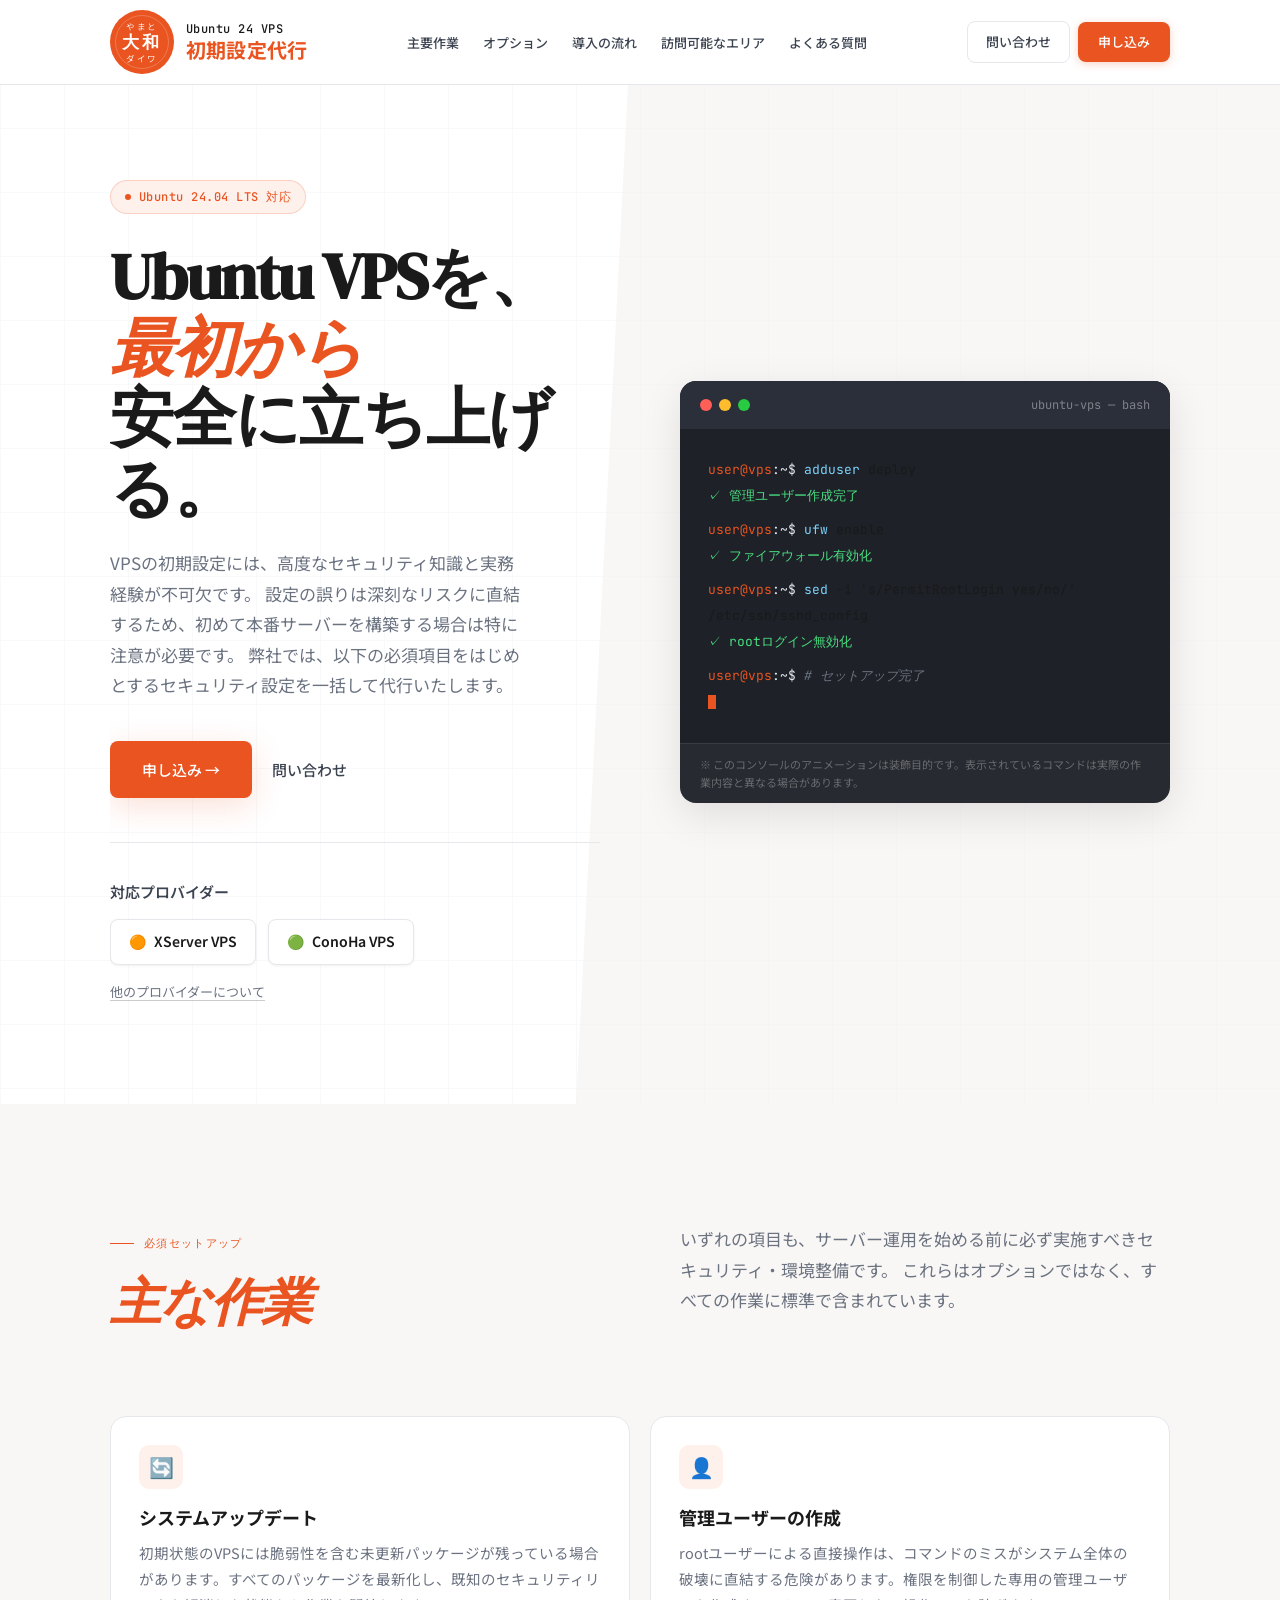
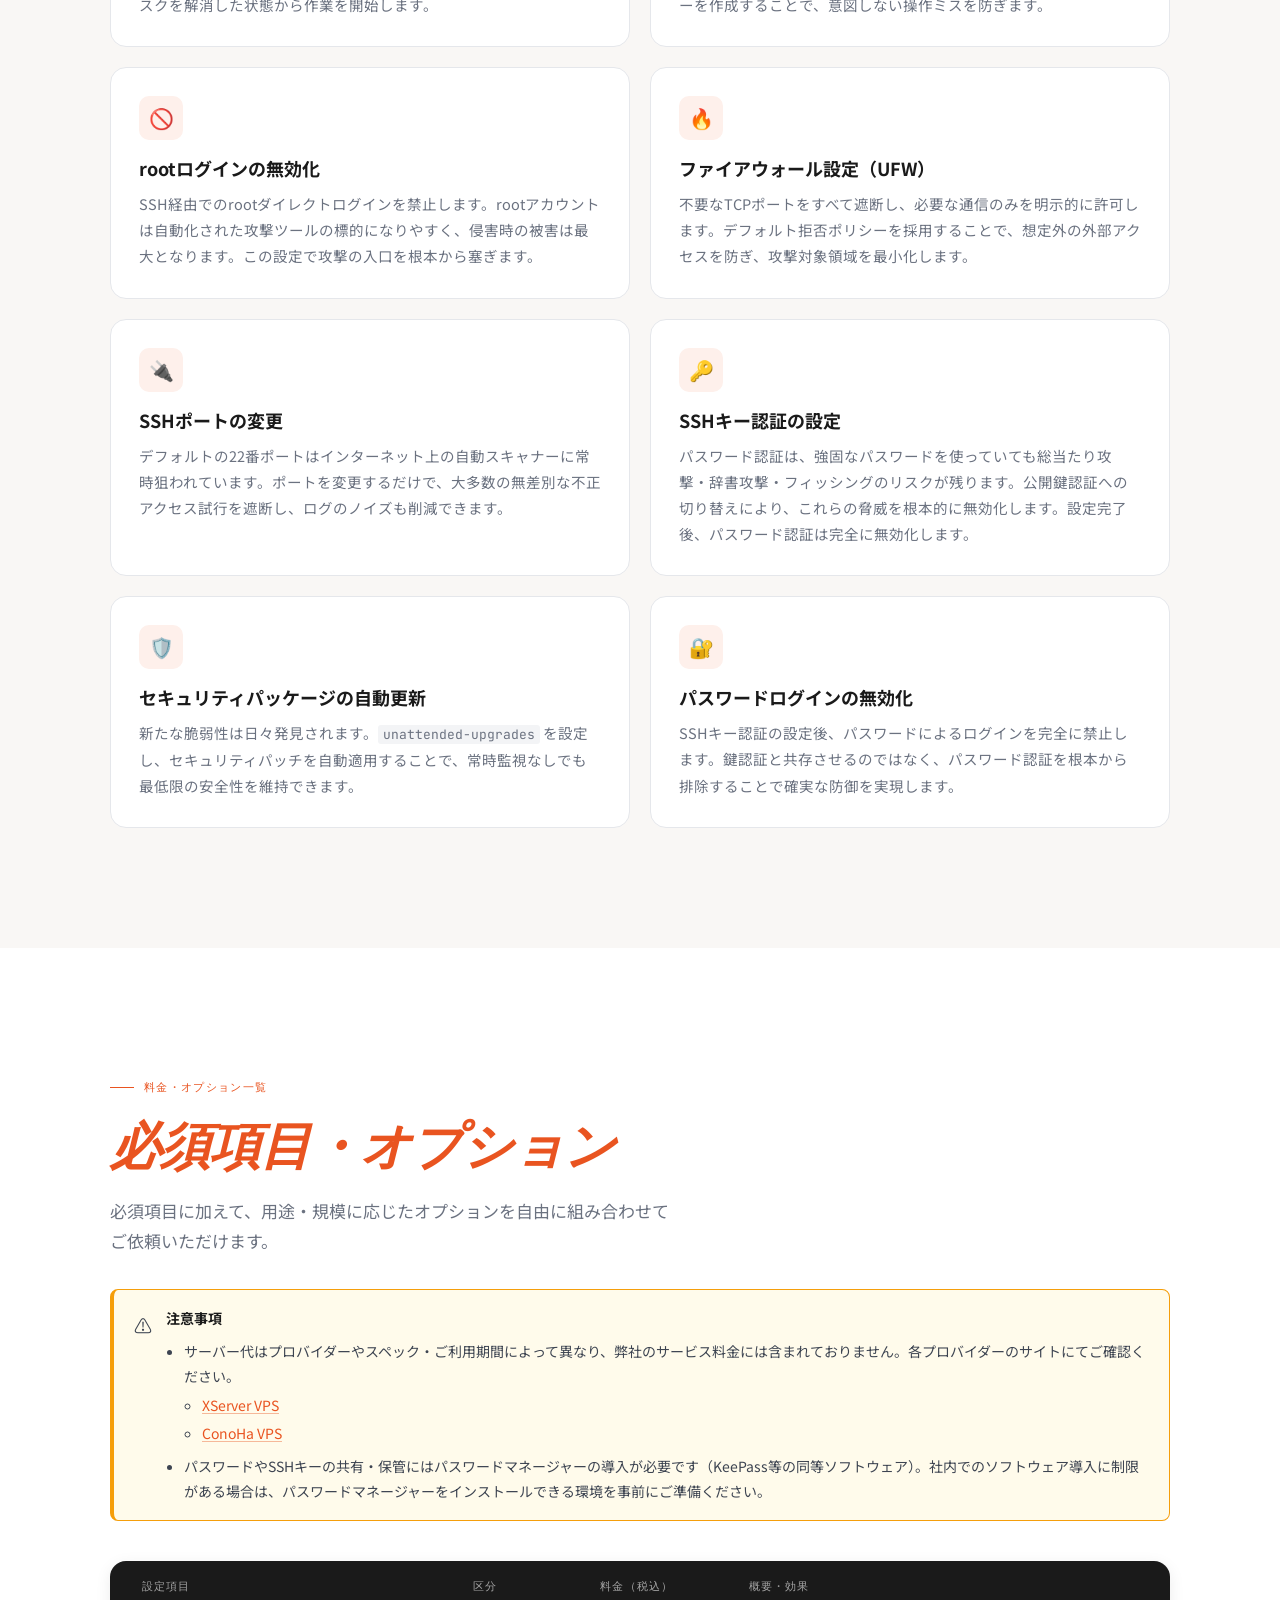
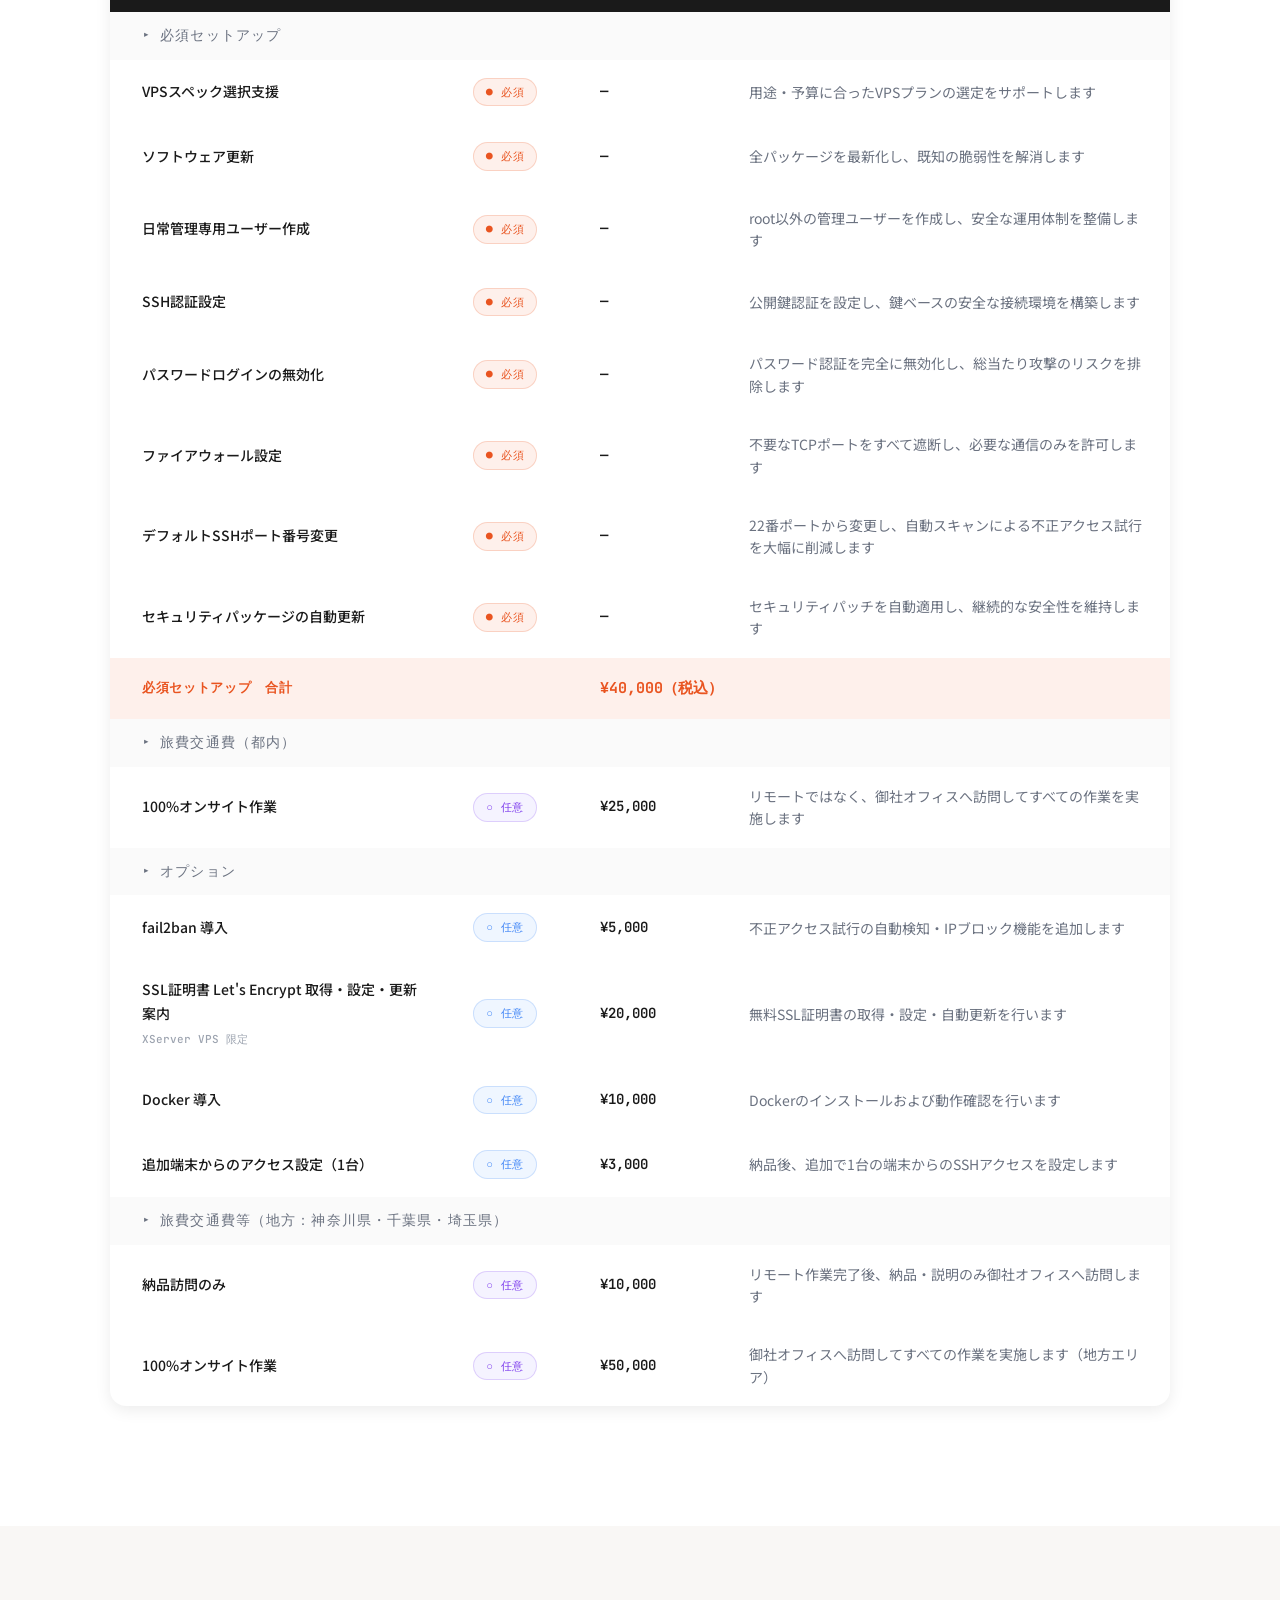
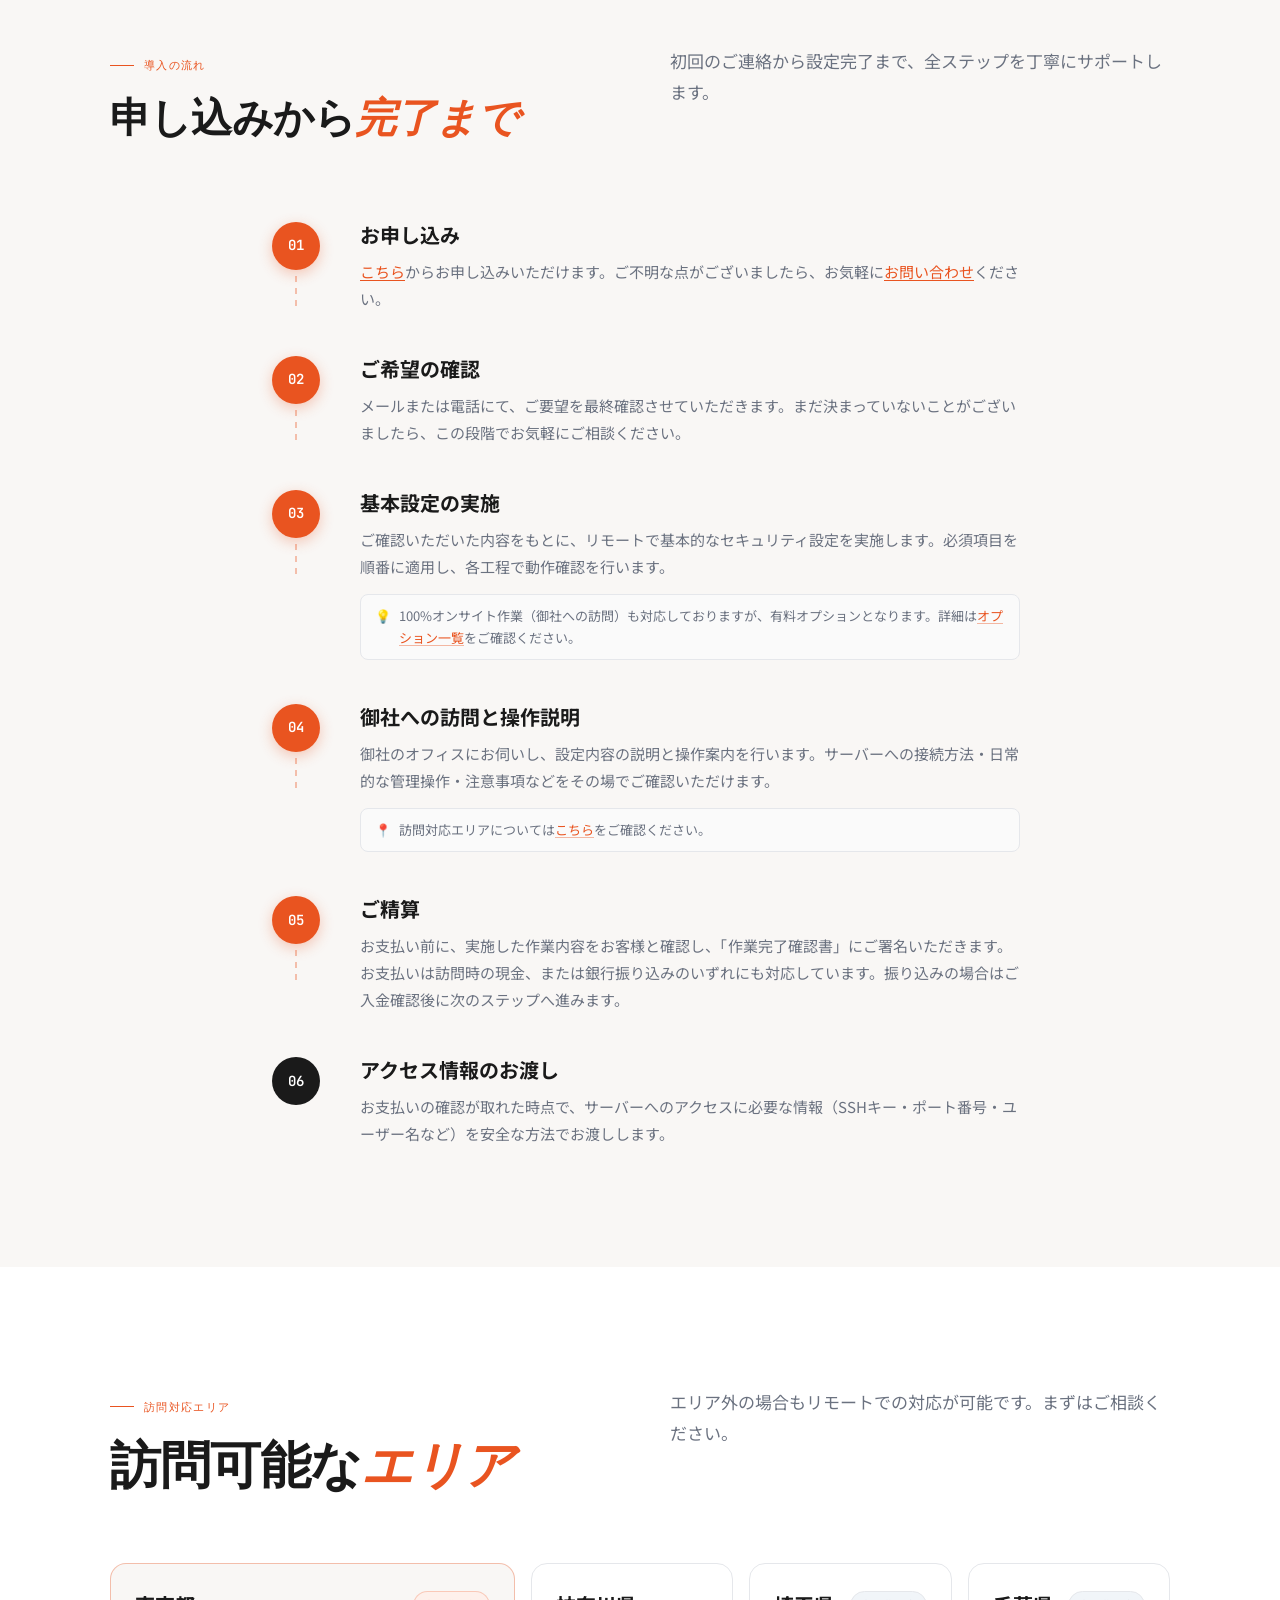
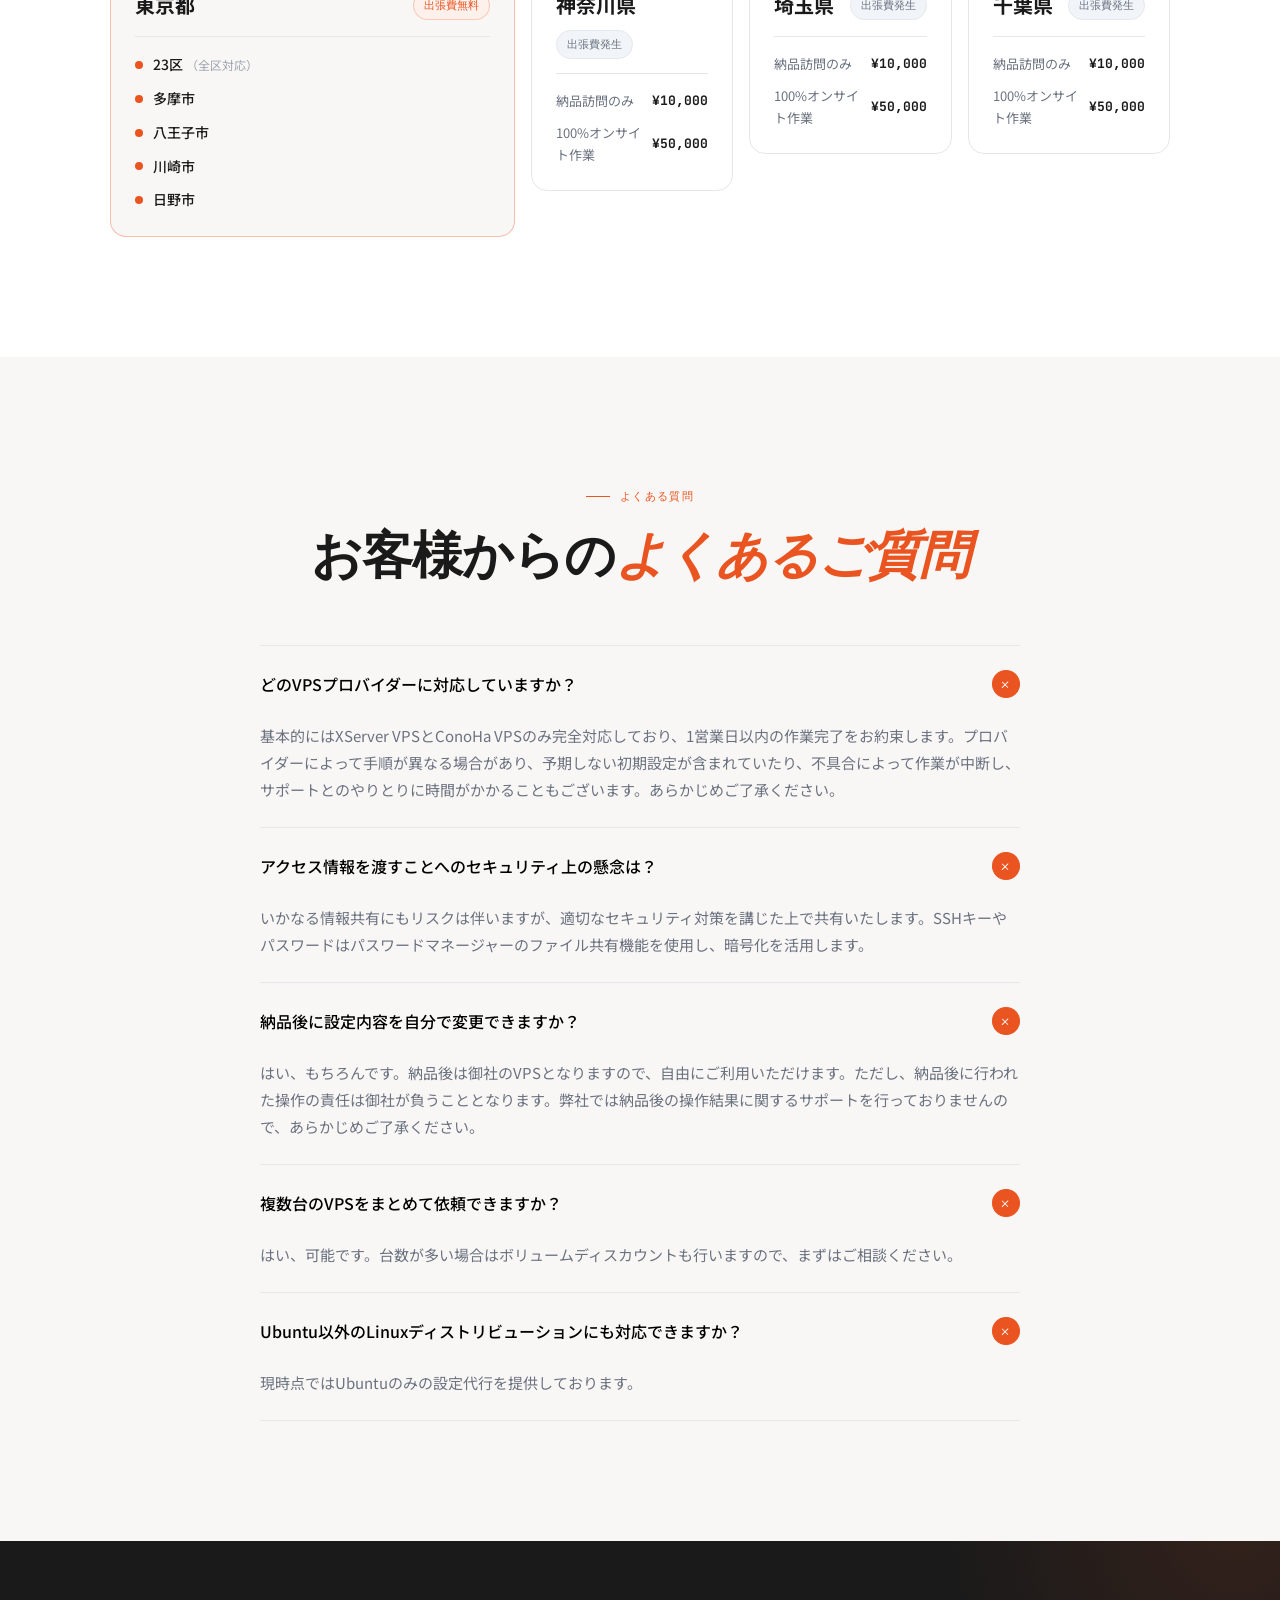
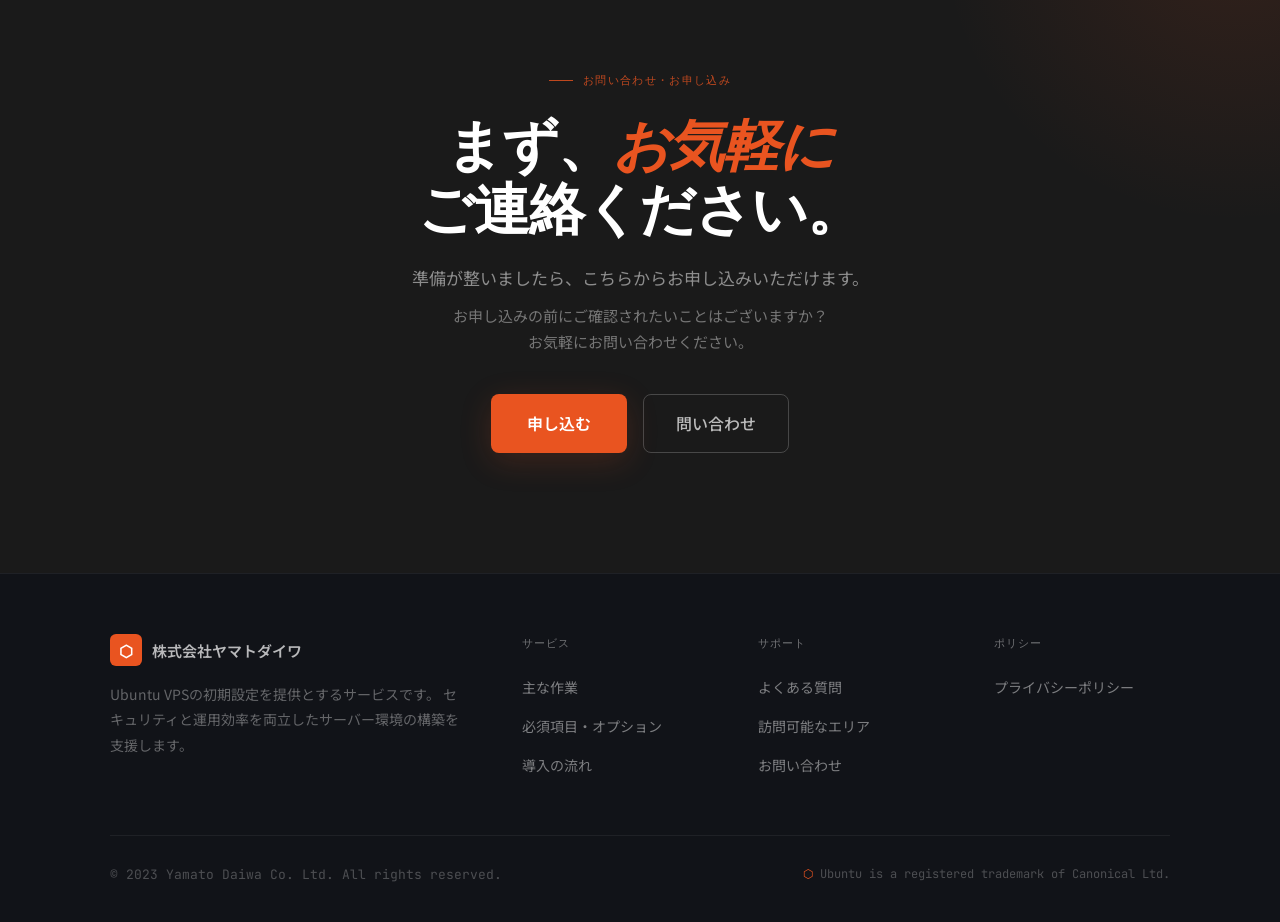
==== commit db407844: "累積更新 2026-05--7" ====
--- a/ubuntu_vps_setup.html
+++ b/ubuntu_vps_setup.html
@@ -624,7 +624,7 @@
           <a href="https://yamato-daiwa.com/" style="color:inherit">株式会社ヤマトダイワ</a>
         </div>
         <p class="footer__desc">
-          Ubuntu VPSの初期設定を専門とするエンジニアチームです。
+          Ubuntu VPSの初期設定を提供とするサービスです。
           セキュリティと運用効率を両立したサーバー環境の構築を支援します。
         </p>
       </div>
